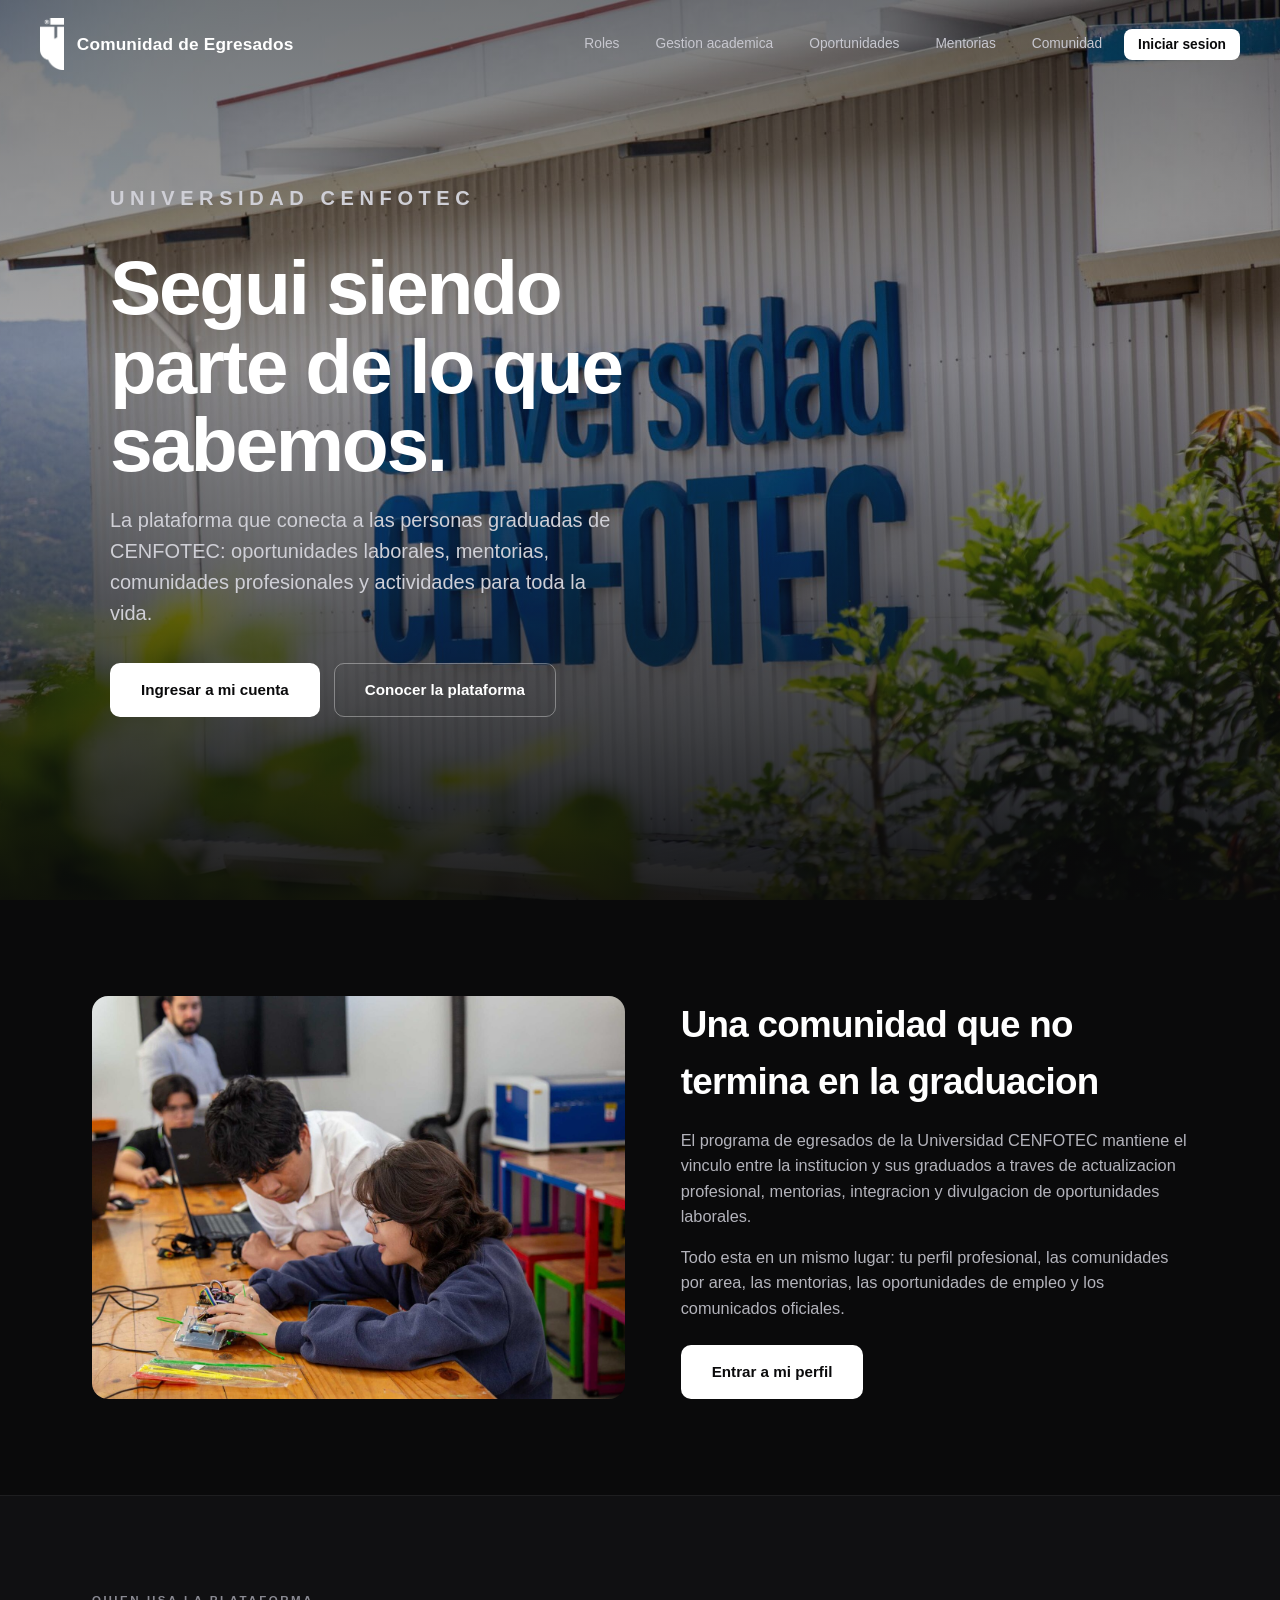
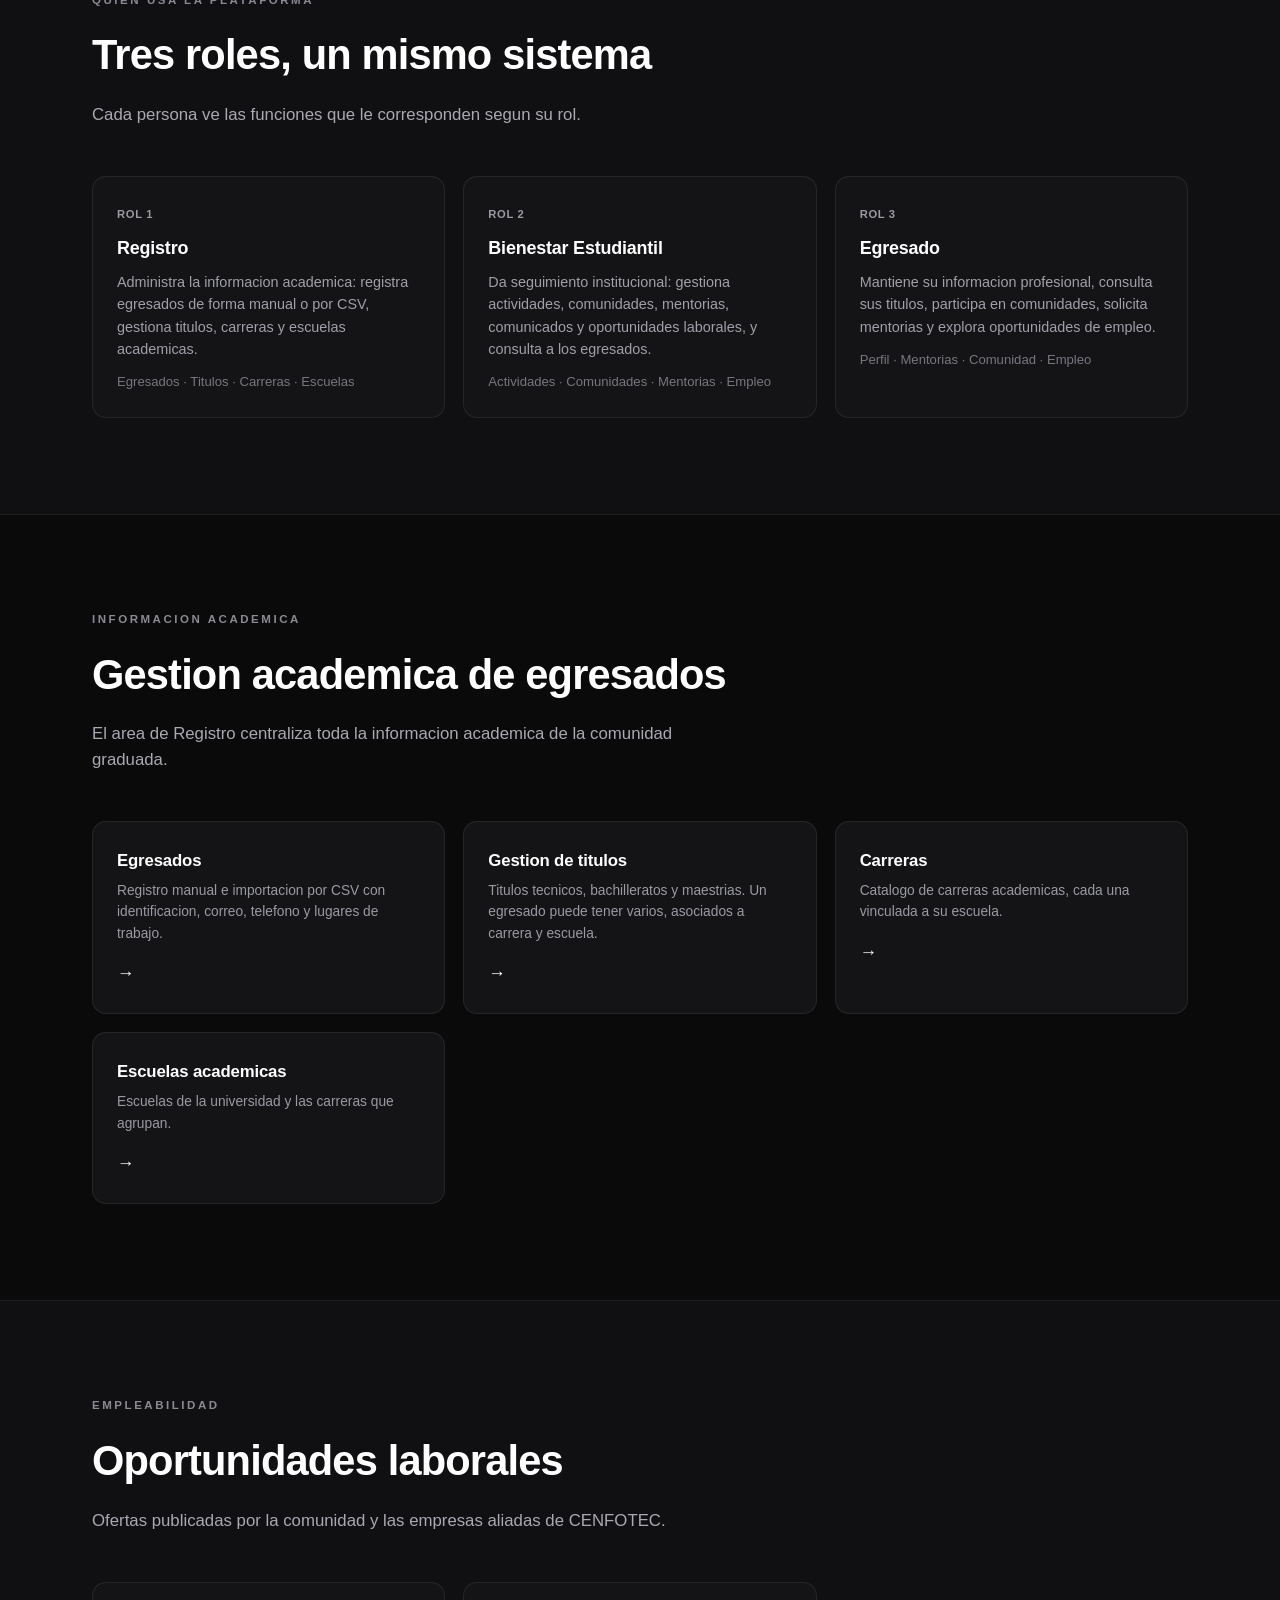
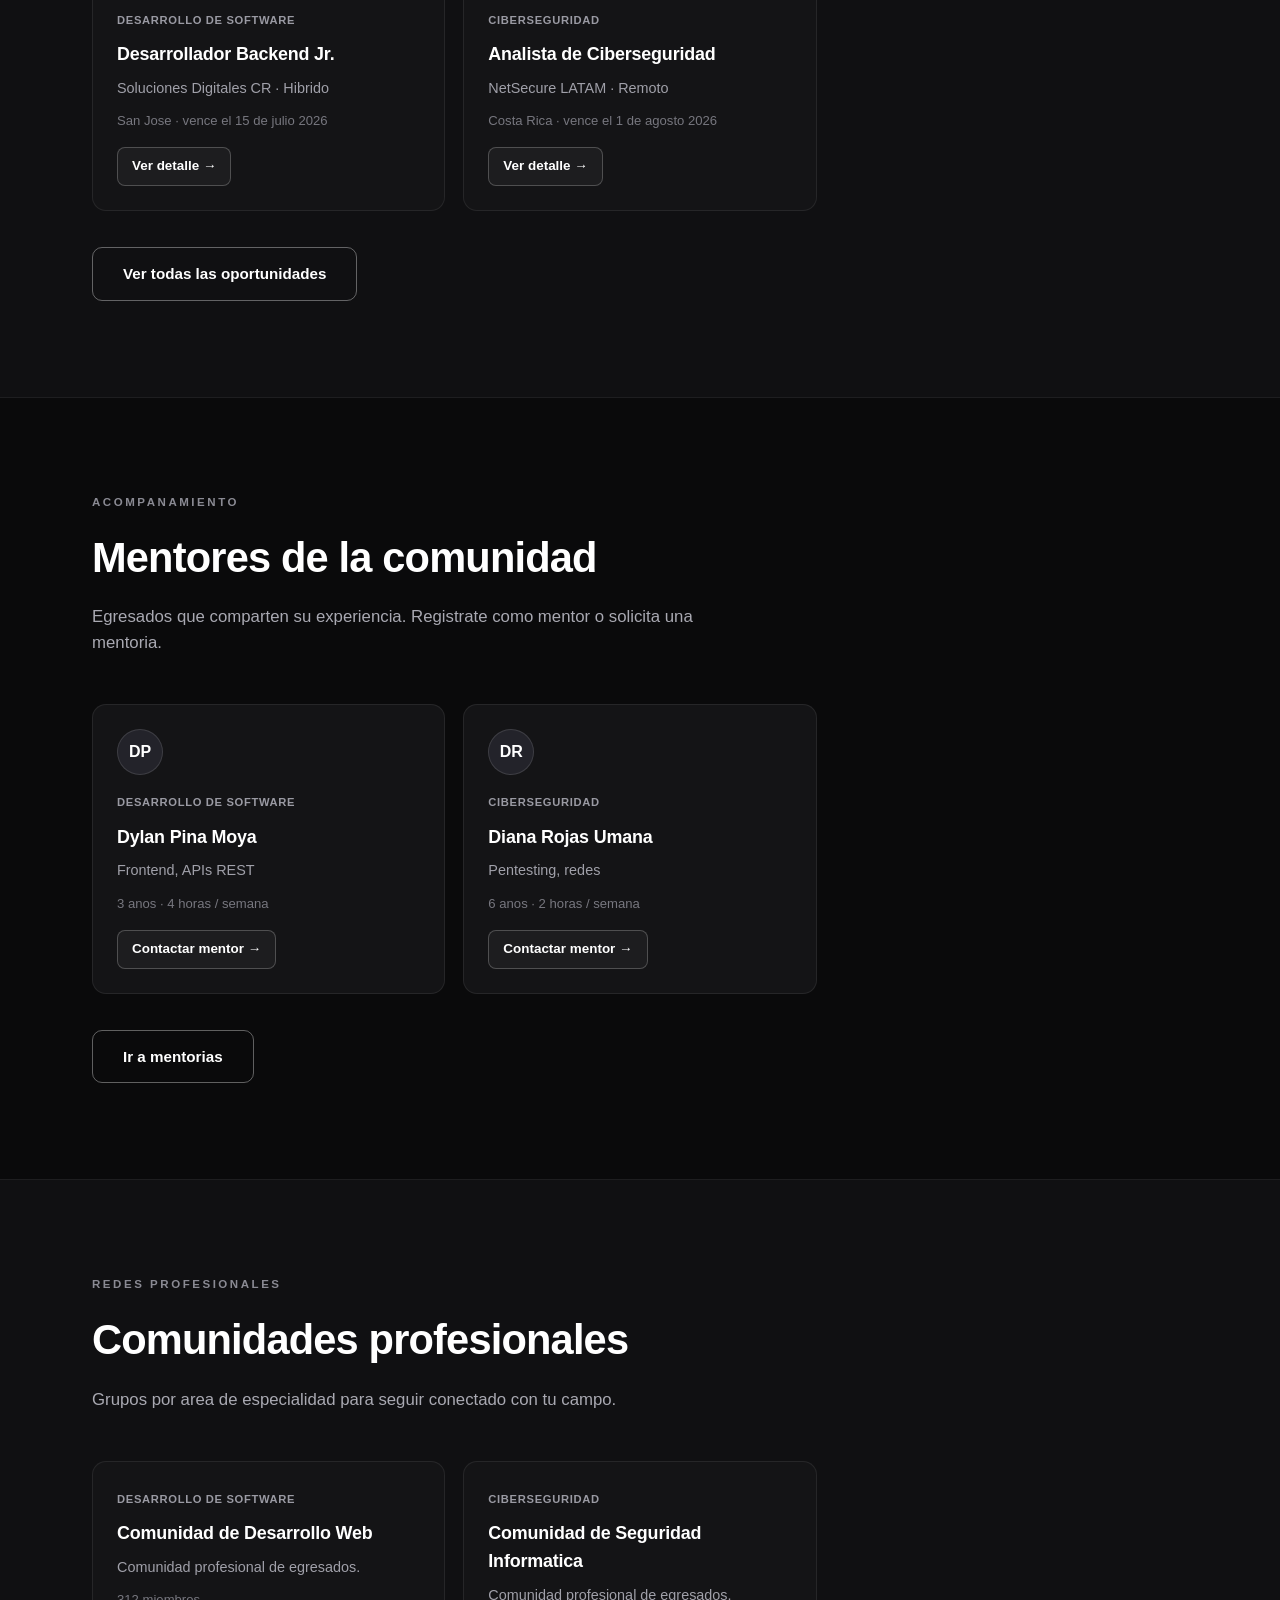
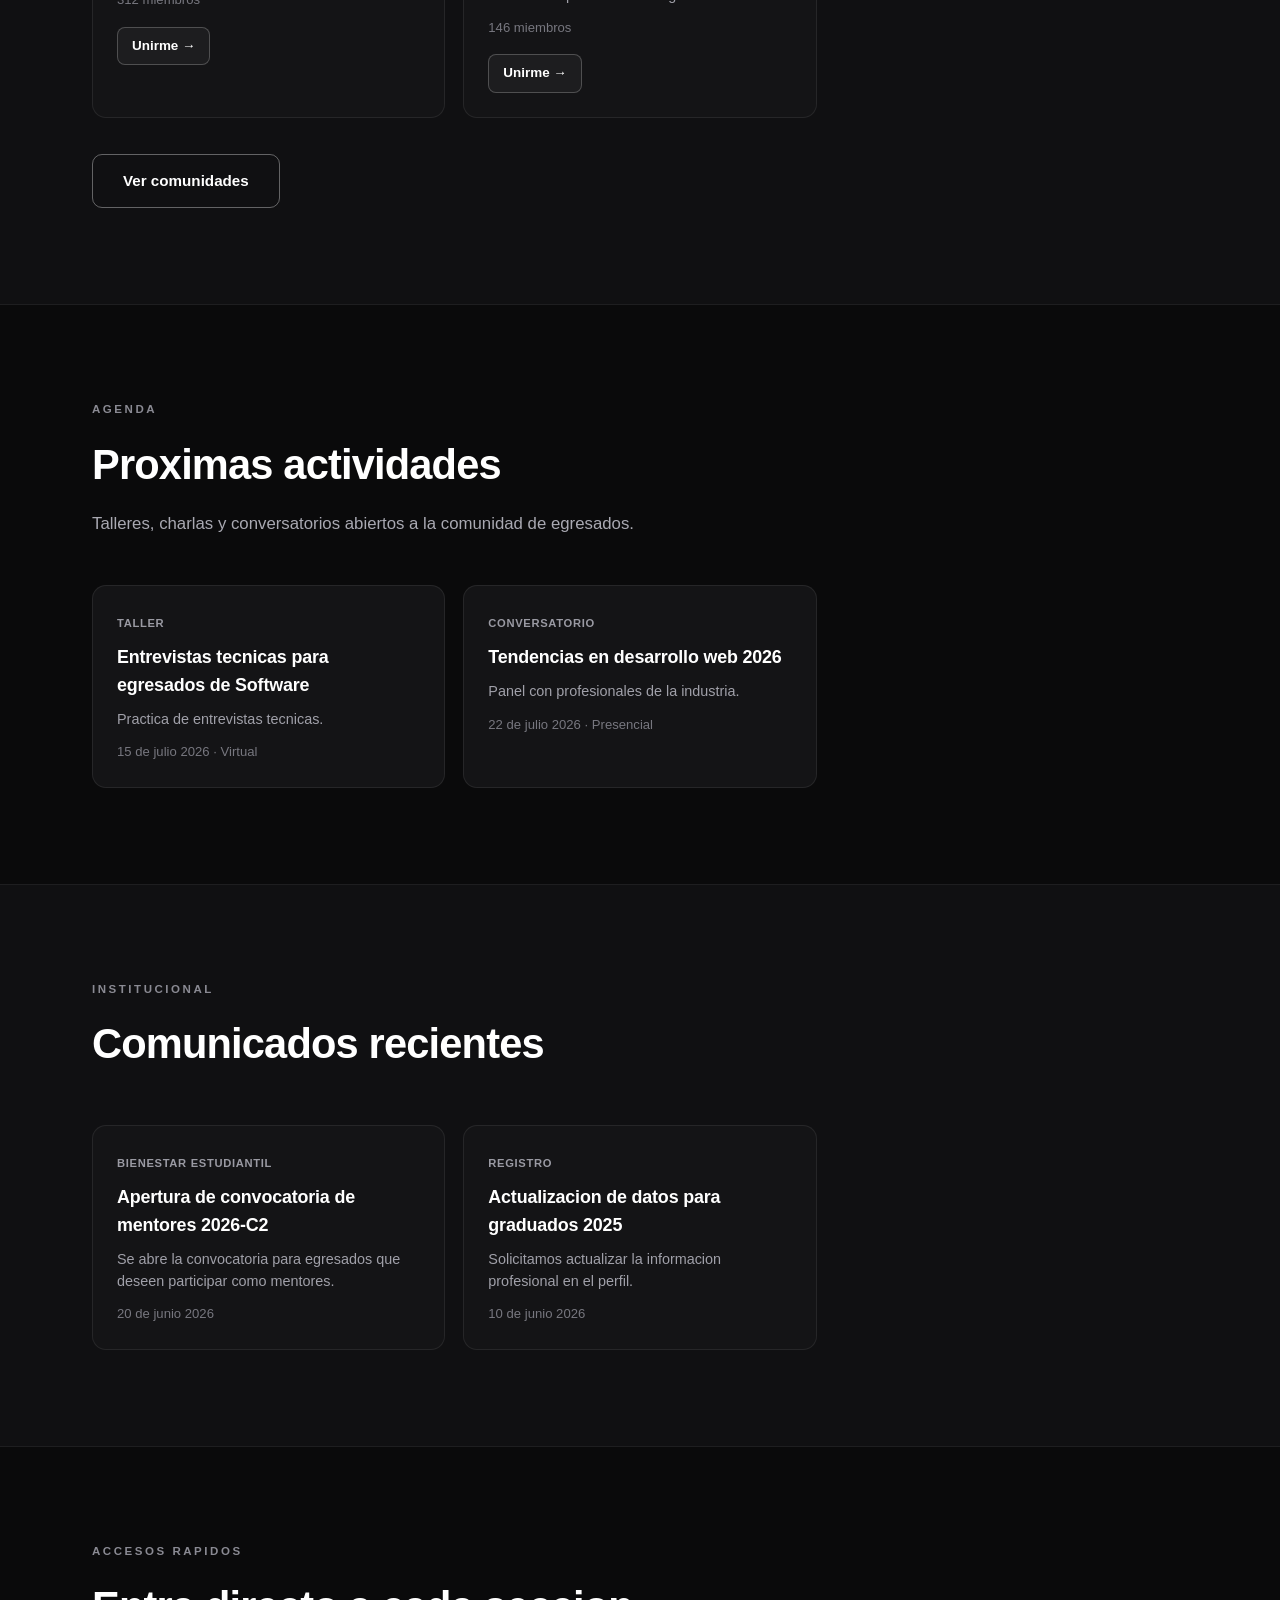
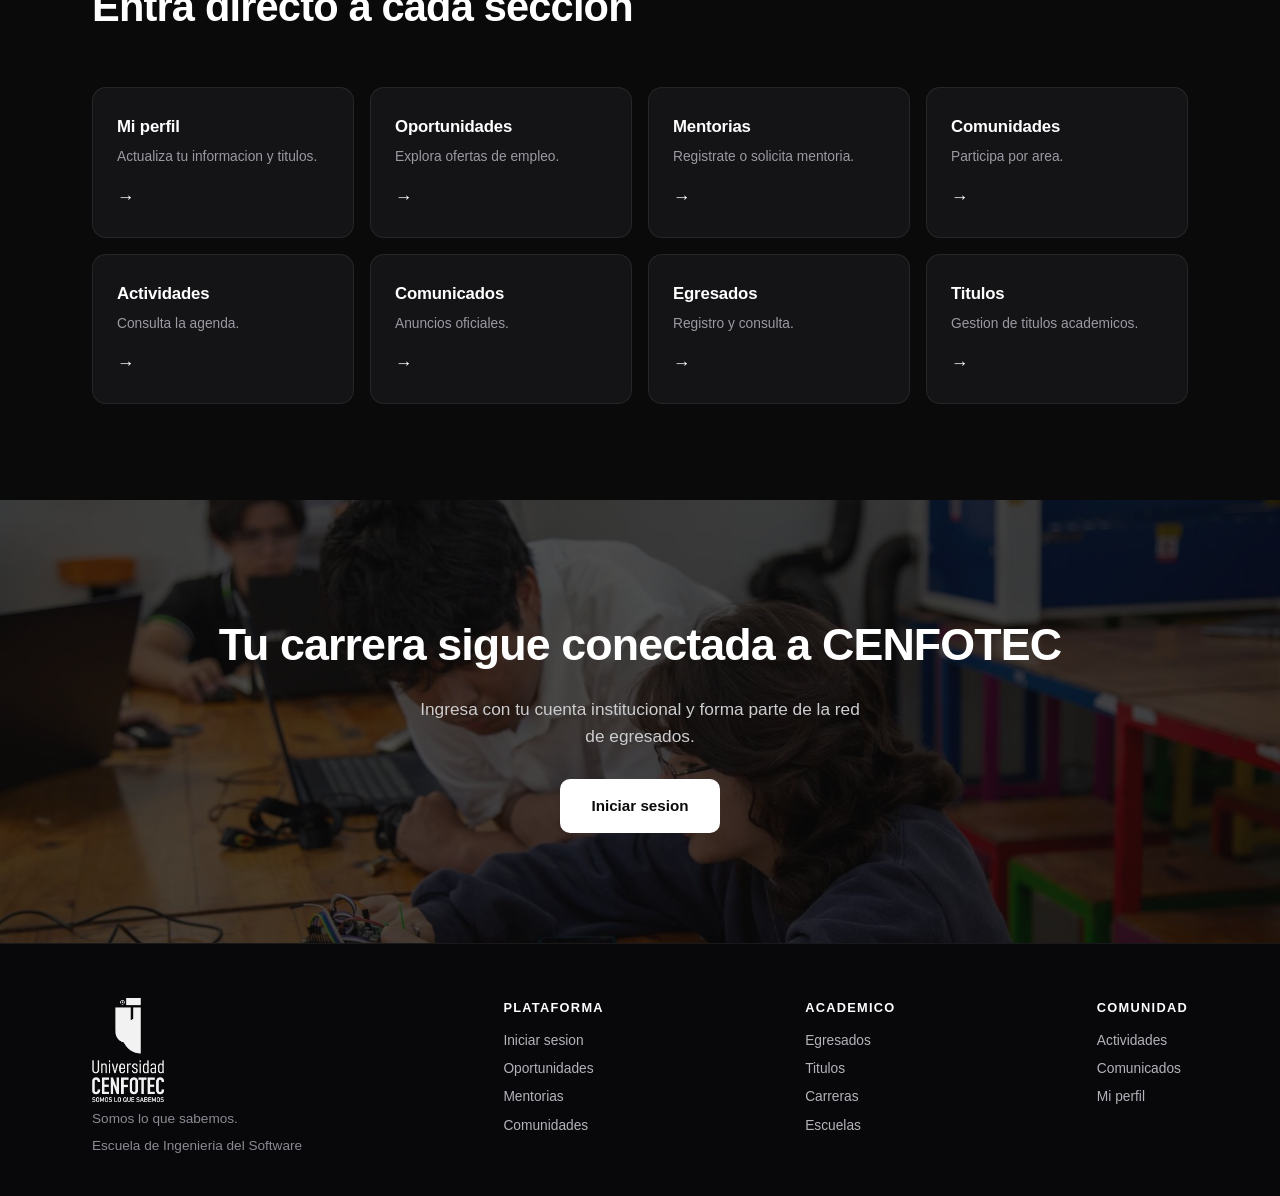
==== index.html @ 7738748c "Avance 2: sistema de gestion de egresados (HTML, CSS, JS, Local Storage)" ====
<!DOCTYPE html>
<html lang="es">
<head>
  <meta charset="UTF-8">
  <meta name="viewport" content="width=device-width, initial-scale=1.0">
  <title>Comunidad de Egresados - Universidad CENFOTEC</title>
  <link rel="stylesheet" href="css/styles.css">
</head>
<body class="landing">

  <header class="lp-header" id="lp-header">
    <a href="index.html" class="lp-logo">
      <img src="assets/img/logo-emblema-blanco.png" alt="Universidad CENFOTEC">
      <span class="lp-marca">Comunidad de Egresados</span>
    </a>
    <nav class="lp-nav">
      <a href="#roles" class="lp-solo-desktop">Roles</a>
      <a href="#academico" class="lp-solo-desktop">Gestion academica</a>
      <a href="#oportunidades" class="lp-solo-desktop">Oportunidades</a>
      <a href="#mentorias" class="lp-solo-desktop">Mentorias</a>
      <a href="#comunidad" class="lp-solo-desktop">Comunidad</a>
      <span id="lp-nav-sesion"></span>
    </nav>
  </header>

  <!-- HERO -->
  <section class="lp-hero" style="background-image:url('assets/img/campus-edificio.jpg')">
    <div class="lp-hero-inner">
      <p class="lp-eyebrow">Universidad CENFOTEC</p>
      <h1>Segui siendo parte de lo que sabemos.</h1>
      <p>La plataforma que conecta a las personas graduadas de CENFOTEC: oportunidades laborales, mentorias, comunidades profesionales y actividades para toda la vida.</p>
      <div class="lp-acciones">
        <a href="login.html" class="lp-btn lp-btn-claro">Ingresar a mi cuenta</a>
        <a href="#academico" class="lp-btn lp-btn-linea">Conocer la plataforma</a>
      </div>
    </div>
  </section>

  <!-- PROGRAMA (split imagen + texto) -->
  <section class="lp-seccion" id="programa">
    <div class="contenedor">
      <div class="lp-split">
        <img src="assets/img/laboratorio.jpg" alt="Estudiantes de CENFOTEC en el laboratorio">
        <div>
          <h2>Una comunidad que no termina en la graduacion</h2>
          <p>El programa de egresados de la Universidad CENFOTEC mantiene el vinculo entre la institucion y sus graduados a traves de actualizacion profesional, mentorias, integracion y divulgacion de oportunidades laborales.</p>
          <p>Todo esta en un mismo lugar: tu perfil profesional, las comunidades por area, las mentorias, las oportunidades de empleo y los comunicados oficiales.</p>
          <div class="lp-acciones" style="margin-top:24px">
            <a href="login.html" class="lp-btn lp-btn-claro">Entrar a mi perfil</a>
          </div>
        </div>
      </div>
    </div>
  </section>

  <!-- ROLES -->
  <section class="lp-seccion lp-alt" id="roles">
    <div class="contenedor">
      <div class="lp-seccion-titulo">
        <p class="lp-kicker">Quien usa la plataforma</p>
        <h2>Tres roles, un mismo sistema</h2>
        <p>Cada persona ve las funciones que le corresponden segun su rol.</p>
      </div>
      <div class="lp-grid">
        <div class="lp-card">
          <span class="lp-tag">Rol 1</span>
          <h3>Registro</h3>
          <p>Administra la informacion academica: registra egresados de forma manual o por CSV, gestiona titulos, carreras y escuelas academicas.</p>
          <div class="lp-meta">Egresados &middot; Titulos &middot; Carreras &middot; Escuelas</div>
        </div>
        <div class="lp-card">
          <span class="lp-tag">Rol 2</span>
          <h3>Bienestar Estudiantil</h3>
          <p>Da seguimiento institucional: gestiona actividades, comunidades, mentorias, comunicados y oportunidades laborales, y consulta a los egresados.</p>
          <div class="lp-meta">Actividades &middot; Comunidades &middot; Mentorias &middot; Empleo</div>
        </div>
        <div class="lp-card">
          <span class="lp-tag">Rol 3</span>
          <h3>Egresado</h3>
          <p>Mantiene su informacion profesional, consulta sus titulos, participa en comunidades, solicita mentorias y explora oportunidades de empleo.</p>
          <div class="lp-meta">Perfil &middot; Mentorias &middot; Comunidad &middot; Empleo</div>
        </div>
      </div>
    </div>
  </section>

  <!-- GESTION ACADEMICA -->
  <section class="lp-seccion" id="academico">
    <div class="contenedor">
      <div class="lp-seccion-titulo">
        <p class="lp-kicker">Informacion academica</p>
        <h2>Gestion academica de egresados</h2>
        <p>El area de Registro centraliza toda la informacion academica de la comunidad graduada.</p>
      </div>
      <div class="lp-grid">
        <a href="egresados.html" class="lp-tile">
          <h3>Egresados</h3>
          <p>Registro manual e importacion por CSV con identificacion, correo, telefono y lugares de trabajo.</p>
          <div class="lp-flecha">&rarr;</div>
        </a>
        <a href="titulos.html" class="lp-tile">
          <h3>Gestion de titulos</h3>
          <p>Titulos tecnicos, bachilleratos y maestrias. Un egresado puede tener varios, asociados a carrera y escuela.</p>
          <div class="lp-flecha">&rarr;</div>
        </a>
        <a href="carreras.html" class="lp-tile">
          <h3>Carreras</h3>
          <p>Catalogo de carreras academicas, cada una vinculada a su escuela.</p>
          <div class="lp-flecha">&rarr;</div>
        </a>
        <a href="escuelas.html" class="lp-tile">
          <h3>Escuelas academicas</h3>
          <p>Escuelas de la universidad y las carreras que agrupan.</p>
          <div class="lp-flecha">&rarr;</div>
        </a>
      </div>
    </div>
  </section>

  <!-- OPORTUNIDADES LABORALES (dinamico) -->
  <section class="lp-seccion lp-alt" id="oportunidades">
    <div class="contenedor">
      <div class="lp-seccion-titulo">
        <p class="lp-kicker">Empleabilidad</p>
        <h2>Oportunidades laborales</h2>
        <p>Ofertas publicadas por la comunidad y las empresas aliadas de CENFOTEC.</p>
      </div>
      <div class="lp-grid" id="lp-oportunidades"></div>
      <div class="lp-acciones" style="margin-top:36px">
        <a href="oportunidades.html" class="lp-btn lp-btn-linea">Ver todas las oportunidades</a>
      </div>
    </div>
  </section>

  <!-- MENTORIAS: mentores (dinamico) -->
  <section class="lp-seccion" id="mentorias">
    <div class="contenedor">
      <div class="lp-seccion-titulo">
        <p class="lp-kicker">Acompanamiento</p>
        <h2>Mentores de la comunidad</h2>
        <p>Egresados que comparten su experiencia. Registrate como mentor o solicita una mentoria.</p>
      </div>
      <div class="lp-grid" id="lp-mentores"></div>
      <div class="lp-acciones" style="margin-top:36px">
        <a href="mentorias.html" class="lp-btn lp-btn-linea">Ir a mentorias</a>
      </div>
    </div>
  </section>

  <!-- COMUNIDADES (dinamico) -->
  <section class="lp-seccion lp-alt" id="comunidad">
    <div class="contenedor">
      <div class="lp-seccion-titulo">
        <p class="lp-kicker">Redes profesionales</p>
        <h2>Comunidades profesionales</h2>
        <p>Grupos por area de especialidad para seguir conectado con tu campo.</p>
      </div>
      <div class="lp-grid" id="lp-comunidades"></div>
      <div class="lp-acciones" style="margin-top:36px">
        <a href="comunidades.html" class="lp-btn lp-btn-linea">Ver comunidades</a>
      </div>
    </div>
  </section>

  <!-- ACTIVIDADES (dinamico) -->
  <section class="lp-seccion" id="actividades">
    <div class="contenedor">
      <div class="lp-seccion-titulo">
        <p class="lp-kicker">Agenda</p>
        <h2>Proximas actividades</h2>
        <p>Talleres, charlas y conversatorios abiertos a la comunidad de egresados.</p>
      </div>
      <div class="lp-grid" id="lp-actividades"></div>
    </div>
  </section>

  <!-- COMUNICADOS (dinamico) -->
  <section class="lp-seccion lp-alt" id="comunicados">
    <div class="contenedor">
      <div class="lp-seccion-titulo">
        <p class="lp-kicker">Institucional</p>
        <h2>Comunicados recientes</h2>
      </div>
      <div class="lp-grid" id="lp-comunicados"></div>
    </div>
  </section>

  <!-- ACCESOS RAPIDOS -->
  <section class="lp-seccion" id="accesos">
    <div class="contenedor">
      <div class="lp-seccion-titulo">
        <p class="lp-kicker">Accesos rapidos</p>
        <h2>Entra directo a cada seccion</h2>
      </div>
      <div class="lp-tiles">
        <a href="perfil.html" class="lp-tile"><h3>Mi perfil</h3><p>Actualiza tu informacion y titulos.</p><div class="lp-flecha">&rarr;</div></a>
        <a href="oportunidades.html" class="lp-tile"><h3>Oportunidades</h3><p>Explora ofertas de empleo.</p><div class="lp-flecha">&rarr;</div></a>
        <a href="mentorias.html" class="lp-tile"><h3>Mentorias</h3><p>Registrate o solicita mentoria.</p><div class="lp-flecha">&rarr;</div></a>
        <a href="comunidades.html" class="lp-tile"><h3>Comunidades</h3><p>Participa por area.</p><div class="lp-flecha">&rarr;</div></a>
        <a href="actividades.html" class="lp-tile"><h3>Actividades</h3><p>Consulta la agenda.</p><div class="lp-flecha">&rarr;</div></a>
        <a href="comunicados.html" class="lp-tile"><h3>Comunicados</h3><p>Anuncios oficiales.</p><div class="lp-flecha">&rarr;</div></a>
        <a href="egresados.html" class="lp-tile"><h3>Egresados</h3><p>Registro y consulta.</p><div class="lp-flecha">&rarr;</div></a>
        <a href="titulos.html" class="lp-tile"><h3>Titulos</h3><p>Gestion de titulos academicos.</p><div class="lp-flecha">&rarr;</div></a>
      </div>
    </div>
  </section>

  <!-- CTA FINAL -->
  <section class="lp-cta-franja" style="background-image:url('assets/img/laboratorio.jpg')">
    <div class="contenedor">
      <h2>Tu carrera sigue conectada a CENFOTEC</h2>
      <p>Ingresa con tu cuenta institucional y forma parte de la red de egresados.</p>
      <div class="lp-acciones" style="justify-content:center">
        <a href="login.html" class="lp-btn lp-btn-claro">Iniciar sesion</a>
      </div>
    </div>
  </section>

  <!-- FOOTER -->
  <footer class="lp-footer">
    <div class="contenedor">
      <div class="lp-fcol">
        <img src="assets/img/logo-mono-blanco.png" alt="Universidad CENFOTEC">
        <p>Somos lo que sabemos.</p>
        <p>Escuela de Ingenieria del Software</p>
      </div>
      <div class="lp-fcol lp-links">
        <h4>Plataforma</h4>
        <a href="login.html">Iniciar sesion</a>
        <a href="oportunidades.html">Oportunidades</a>
        <a href="mentorias.html">Mentorias</a>
        <a href="comunidades.html">Comunidades</a>
      </div>
      <div class="lp-fcol lp-links">
        <h4>Academico</h4>
        <a href="egresados.html">Egresados</a>
        <a href="titulos.html">Titulos</a>
        <a href="carreras.html">Carreras</a>
        <a href="escuelas.html">Escuelas</a>
      </div>
      <div class="lp-fcol lp-links">
        <h4>Comunidad</h4>
        <a href="actividades.html">Actividades</a>
        <a href="comunicados.html">Comunicados</a>
        <a href="perfil.html">Mi perfil</a>
      </div>
    </div>
  </footer>

  <script src="js/almacenamiento.js"></script>
  <script src="js/datos-iniciales.js"></script>
  <script src="js/sesion.js"></script>
  <script src="js/pagina-landing.js"></script>
</body>
</html>
---- css/styles.css ----
/* ============================================================
   styles.css - Sistema de Gestion de Egresados CENFOTEC
   Paleta neutra (negro / gris) minimalista. Bordes finos.
   Admin claro con barra lateral oscura; portada cinematografica.
   ============================================================ */

:root {
  --ink: #161619;
  --ink-soft: #3f3f46;
  --muted: #6b6b73;
  --muted-2: #9a9aa2;
  --line: rgba(20,20,25,.09);
  --line-strong: rgba(20,20,25,.16);
  --bg: #f4f4f5;
  --surface: #ffffff;
  --sidebar: #141416;
  --sidebar-2: #1d1d20;
  --sidebar-line: rgba(255,255,255,.09);
  --radio: 10px;
  --radio-card: 14px;
  --sombra: 0 1px 2px rgba(20,20,25,.05);
  --sombra-card: 0 1px 3px rgba(20,20,25,.06), 0 1px 2px rgba(20,20,25,.04);
  --sombra-flot: 0 6px 24px rgba(20,20,25,.10);
  --font: -apple-system, BlinkMacSystemFont, "Segoe UI", Roboto, "Helvetica Neue", Arial, sans-serif;
}

* { box-sizing: border-box; }

body {
  margin: 0;
  font-family: var(--font);
  color: var(--ink);
  background-color: var(--bg);
  line-height: 1.55;
  -webkit-font-smoothing: antialiased;
  text-rendering: optimizeLegibility;
}

h1, h2, h3 { color: var(--ink); margin-top: 0; font-weight: 650; letter-spacing: -0.01em; }
h1 { font-size: 1.55rem; }

a { color: var(--ink); text-decoration: none; }
a:hover { text-decoration: underline; }
img { max-width: 100%; display: block; }

.contenedor { max-width: 1140px; margin: 0 auto; padding: 0 22px; }

/* ============================================================
   BOTONES (compartidos)
   ============================================================ */
.boton {
  display: inline-block; padding: 9px 17px; border: 1px solid var(--ink);
  border-radius: 8px; background-color: var(--ink); color: #fff; text-decoration: none;
  font-size: 0.88rem; font-weight: 550; cursor: pointer; transition: all .16s ease;
}
.boton:hover { background-color: #000; border-color: #000; text-decoration: none; }
.boton:active { transform: translateY(1px); }
.boton-secundario { background-color: #fff; color: var(--ink); border-color: var(--line-strong); }
.boton-secundario:hover { background-color: #fafafa; border-color: var(--ink); }
.boton-peligro { background-color: #fff; color: #b4231a; border-color: rgba(180,35,26,.30); }
.boton-peligro:hover { background-color: #fdf2f1; border-color: #b4231a; }
.boton-pequeno { padding: 5px 11px; font-size: 0.78rem; border-radius: 7px; }

/* ============================================================
   BARRA LATERAL (admin) - oscura minimalista
   ============================================================ */
.app { display: flex; min-height: 100vh; }
.menu-lateral {
  width: 244px; background: var(--sidebar); color: #e7e7ea;
  padding: 20px 14px; flex-shrink: 0; position: sticky; top: 0; height: 100vh; overflow-y: auto;
  border-right: 1px solid rgba(0,0,0,.2);
}
.menu-lateral .logo {
  display: flex; align-items: center; gap: 10px; text-decoration: none;
  margin-bottom: 14px; padding: 4px 6px;
}
.menu-lateral .logo img { height: 42px; width: auto; }
.menu-lateral .logo .marca { color: #fff; font-weight: 650; font-size: 1rem; letter-spacing: .01em; }
.menu-lateral .rol {
  display: inline-block; background-color: rgba(255,255,255,.08); padding: 4px 11px;
  border-radius: 20px; font-size: 0.71rem; margin: 0 6px 16px; color: #c9c9cf;
  border: 1px solid var(--sidebar-line);
}
.menu-lateral p.titulo-menu {
  font-size: 0.68rem; text-transform: uppercase; letter-spacing: 0.08em;
  color: #6a6a72; margin: 16px 6px 6px;
}
.menu-lateral a:not(.logo) {
  display: flex; align-items: center; color: #b9b9c0; text-decoration: none;
  padding: 9px 12px; font-size: 0.875rem; border-radius: 8px; margin-bottom: 1px;
  transition: background .14s, color .14s;
}
.menu-lateral a:not(.logo):hover { background-color: rgba(255,255,255,.06); color: #fff; text-decoration: none; }
.menu-lateral a.activo { background-color: #fff; color: var(--ink); font-weight: 600; }
.menu-lateral hr { border: none; border-top: 1px solid var(--sidebar-line); margin: 16px 6px; }

.contenido { flex-grow: 1; padding: 26px 34px; min-width: 0; }

.barra-superior {
  display: flex; justify-content: space-between; align-items: flex-end;
  margin-bottom: 26px; padding-bottom: 18px; border-bottom: 1px solid var(--line);
}
.barra-superior .miga { font-size: 0.76rem; color: var(--muted); margin-bottom: 5px; letter-spacing: .01em; }
.barra-superior h1 { font-size: 1.5rem; }
.barra-superior .usuario { font-size: 0.84rem; text-align: right; color: var(--muted); }
.barra-superior .usuario strong { color: var(--ink); font-weight: 600; }

/* ============================================================
   PANELES Y FORMULARIOS
   ============================================================ */
.panel {
  background-color: var(--surface); border: 1px solid var(--line); border-radius: var(--radio-card);
  padding: 24px; margin-bottom: 22px; box-shadow: var(--sombra-card);
}
.panel h2 { font-size: 1.05rem; margin-bottom: 18px; font-weight: 600; }

.fila-formulario { display: flex; gap: 18px; flex-wrap: wrap; margin-bottom: 16px; }
.campo { flex: 1 1 240px; display: flex; flex-direction: column; }
.campo label { font-size: 0.8rem; font-weight: 600; margin-bottom: 6px; color: var(--ink-soft); }
.campo input, .campo select, .campo textarea {
  padding: 10px 12px; border: 1px solid var(--line-strong); border-radius: 8px;
  font-family: inherit; font-size: 0.9rem; background: #fff; color: var(--ink);
  transition: border-color .14s, box-shadow .14s;
}
.campo input:hover, .campo select:hover, .campo textarea:hover { border-color: var(--muted-2); }
.campo input:focus, .campo select:focus, .campo textarea:focus {
  outline: none; border-color: var(--ink); box-shadow: 0 0 0 3px rgba(20,20,25,.08);
}
.campo input:disabled { background: #f6f6f7; color: var(--muted); }
.campo textarea { resize: vertical; min-height: 76px; }
.obligatorio { color: #b4231a; }

.acciones-formulario { text-align: right; margin-top: 8px; }
.acciones-formulario .boton { margin-left: 10px; }

.filtros {
  display: flex; gap: 14px; flex-wrap: wrap; align-items: flex-end;
  margin-bottom: 18px; padding: 16px; background: #fafafa; border-radius: 12px; border: 1px solid var(--line);
}
.filtros .campo { flex: 1 1 170px; }

/* ============================================================
   TABLAS
   ============================================================ */
table {
  width: 100%; border-collapse: collapse; background-color: #fff;
  margin-bottom: 8px; border-radius: 12px; overflow: hidden; border: 1px solid var(--line);
}
th, td { padding: 12px 14px; text-align: left; font-size: 0.87rem; border-bottom: 1px solid var(--line); }
th {
  background-color: #fafafa; color: var(--muted); font-weight: 600;
  font-size: 0.72rem; text-transform: uppercase; letter-spacing: 0.05em;
}
tbody tr { transition: background .12s; }
tbody tr:hover { background-color: #fbfbfb; }
tbody tr:last-child td { border-bottom: none; }
td .boton-pequeno { margin-right: 4px; }

/* ============================================================
   ETIQUETAS DE ESTADO (neutras con acento minimo)
   ============================================================ */
.estado {
  display: inline-block; padding: 3px 11px; border-radius: 20px;
  font-size: 0.72rem; font-weight: 600; white-space: nowrap; border: 1px solid transparent;
}
.estado-exito { background-color: #eef6ef; color: #256b39; border-color: #d3e8d8; }
.estado-alerta { background-color: #fbf3e3; color: #8a6316; border-color: #f0e2c2; }
.estado-error { background-color: #fbeeed; color: #a5261c; border-color: #f0d3d0; }
.estado-neutro { background-color: #f1f1f2; color: #55555c; border-color: #e3e3e5; }

.texto-ayuda { font-size: 0.8rem; color: var(--muted); }

.zona-subida {
  border: 1px dashed var(--line-strong); border-radius: 12px; padding: 24px; text-align: center;
  color: var(--muted); margin-bottom: 14px; background: #fafafa; transition: border-color .15s;
}
.zona-subida:hover { border-color: var(--ink); }

/* ============================================================
   TARJETAS (dashboard / metricas)
   ============================================================ */
.tarjetas { display: flex; flex-wrap: wrap; gap: 16px; margin: 22px 0; }
.tarjeta {
  background-color: var(--surface); border: 1px solid var(--line); border-radius: var(--radio-card);
  padding: 20px; flex: 1 1 240px; box-shadow: var(--sombra); transition: border-color .15s, transform .15s;
}
.tarjeta:hover { border-color: var(--line-strong); transform: translateY(-2px); }
.tarjeta h3 { margin-bottom: 6px; font-size: 1.7rem; font-weight: 700; letter-spacing: -0.02em; }
.tarjeta p { color: var(--muted); font-size: 0.88rem; margin: 0; }

/* ============================================================
   LOGIN
   ============================================================ */
body.login-page { background: var(--ink); }
.caja-login {
  max-width: 400px; margin: 78px auto; background-color: #fff;
  border: 1px solid var(--line); border-radius: 16px; padding: 36px 32px;
  box-shadow: 0 20px 60px rgba(0,0,0,.35);
}
.caja-login .marca-login { text-align: center; margin-bottom: 18px; }
.caja-login .marca-login img { height: 90px; width: auto; margin: 0 auto 12px; }
.caja-login h1 { font-size: 1.3rem; text-align: center; margin-bottom: 2px; }
.caja-login .campo { margin-bottom: 16px; }

/* ============================================================
   MENSAJES DE VALIDACION
   ============================================================ */
.mensaje-error { display: none; color: #b4231a; font-size: 0.78rem; margin-top: 5px; font-weight: 500; }
.campo.invalido input, .campo.invalido select, .campo.invalido textarea {
  border-color: #b4231a; background-color: #fdf7f6;
}
.campo.invalido input:focus, .campo.invalido select:focus, .campo.invalido textarea:focus { box-shadow: 0 0 0 3px rgba(180,35,26,.12); }
.campo.invalido .mensaje-error { display: block; }

.aviso { display: none; padding: 12px 16px; border-radius: 10px; font-size: 0.87rem; margin-bottom: 16px; font-weight: 500; border: 1px solid transparent; }
.aviso.visible { display: block; }
.aviso-exito { background-color: #eef6ef; color: #256b39; border-color: #cfe6d5; }
.aviso-error { background-color: #fbeeed; color: #a5261c; border-color: #eecfcc; }

.fila-vacia td { text-align: center; color: var(--muted-2); font-style: italic; padding: 24px; }

/* ============================================================
   ===============  PORTADA CINEMATOGRAFICA  =================
   Tema oscuro. Clases con prefijo lp-.
   ============================================================ */
body.landing { background: #0a0a0b; color: #e9e9ec; }

.lp-header {
  position: fixed; top: 0; left: 0; right: 0; z-index: 50;
  display: flex; align-items: center; justify-content: space-between;
  padding: 18px 40px; transition: background .25s, border-color .25s, padding .25s;
  border-bottom: 1px solid transparent;
}
.lp-header.solido { background: rgba(10,10,11,.86); backdrop-filter: blur(10px); border-bottom-color: rgba(255,255,255,.08); padding: 12px 40px; }
.lp-logo { display: flex; align-items: center; gap: 13px; }
.lp-logo img { height: 52px; width: auto; transition: height .25s; }
.lp-header.solido .lp-logo img { height: 44px; }
.lp-logo .lp-marca { color: #fff; font-weight: 650; font-size: 1.08rem; letter-spacing: .01em; }
.lp-nav { display: flex; align-items: center; gap: 8px; }
.lp-nav a {
  color: #c7c7cf; text-decoration: none; font-size: 0.86rem; font-weight: 500;
  padding: 8px 14px; border-radius: 8px; transition: color .15s, background .15s;
}
.lp-nav a:hover { color: #fff; background: rgba(255,255,255,.07); text-decoration: none; }
.lp-nav a.lp-cta { background: #fff; color: #0a0a0b; font-weight: 600; }
.lp-nav a.lp-cta:hover { background: #e6e6e6; }

/* Hero a pantalla completa */
.lp-hero {
  position: relative; min-height: 100vh; display: flex; align-items: center;
  background-size: cover; background-position: center; overflow: hidden;
}
.lp-hero::after {
  content: ""; position: absolute; inset: 0;
  background: linear-gradient(180deg, rgba(10,10,11,.55) 0%, rgba(10,10,11,.35) 40%, rgba(10,10,11,.92) 100%);
}
.lp-hero-inner { position: relative; z-index: 2; max-width: 1140px; margin: 0 auto; padding: 0 40px; width: 100%; }
.lp-eyebrow { text-transform: uppercase; letter-spacing: .28em; font-size: 0.74rem; color: #b9b9c2; margin-bottom: 20px; font-weight: 600; }
.lp-hero h1 {
  color: #fff; font-size: clamp(2.6rem, 6vw, 5rem); line-height: 1.02; font-weight: 750;
  letter-spacing: -0.03em; margin: 0 0 22px; max-width: 15ch;
}
.lp-hero p { color: #cfcfd6; font-size: clamp(1rem, 1.6vw, 1.25rem); max-width: 46ch; margin: 0 0 34px; }
.lp-acciones { display: flex; gap: 14px; flex-wrap: wrap; }
.lp-btn {
  display: inline-flex; align-items: center; gap: 8px; padding: 14px 30px; border-radius: 10px;
  font-size: 0.95rem; font-weight: 600; text-decoration: none; transition: all .16s ease; border: 1px solid transparent;
}
.lp-btn-claro { background: #fff; color: #0a0a0b; }
.lp-btn-claro:hover { background: #e6e6e6; text-decoration: none; transform: translateY(-2px); }
.lp-btn-linea { background: transparent; color: #fff; border-color: rgba(255,255,255,.35); }
.lp-btn-linea:hover { background: rgba(255,255,255,.10); border-color: #fff; text-decoration: none; }

/* Secciones */
.lp-seccion { padding: 96px 0; }
.lp-seccion .contenedor { max-width: 1140px; }
.lp-seccion-titulo { max-width: 640px; margin-bottom: 48px; }
.lp-seccion-titulo .lp-kicker { text-transform: uppercase; letter-spacing: .22em; font-size: 0.72rem; color: #8a8a93; font-weight: 600; margin-bottom: 14px; }
.lp-seccion-titulo h2 { color: #fff; font-size: clamp(1.8rem, 3.4vw, 2.6rem); font-weight: 700; letter-spacing: -0.02em; margin: 0 0 14px; }
.lp-seccion-titulo p { color: #a9a9b2; font-size: 1.05rem; margin: 0; }

.lp-alt { background: #101012; border-top: 1px solid rgba(255,255,255,.06); border-bottom: 1px solid rgba(255,255,255,.06); }

/* Bloque split imagen + texto */
.lp-split { display: grid; grid-template-columns: 1.05fr 1fr; gap: 56px; align-items: center; }
.lp-split img { border-radius: 16px; width: 100%; height: 100%; object-fit: cover; max-height: 420px; }
.lp-split h2 { color: #fff; font-size: clamp(1.7rem, 3vw, 2.3rem); font-weight: 700; letter-spacing: -0.02em; margin: 0 0 18px; }
.lp-split p { color: #b3b3bb; font-size: 1.02rem; margin: 0 0 16px; }

/* Grilla de tarjetas oscuras */
.lp-grid { display: grid; grid-template-columns: repeat(auto-fill, minmax(280px, 1fr)); gap: 18px; }
.lp-card {
  background: #141416; border: 1px solid rgba(255,255,255,.08); border-radius: 14px;
  padding: 24px; transition: border-color .16s, transform .16s, background .16s;
}
.lp-card:hover { border-color: rgba(255,255,255,.22); transform: translateY(-3px); background: #17171a; }
.lp-card .lp-tag { display: inline-block; font-size: 0.7rem; text-transform: uppercase; letter-spacing: .06em; color: #9a9aa3; margin-bottom: 12px; font-weight: 600; }
.lp-card h3 { color: #fff; font-size: 1.12rem; font-weight: 650; margin: 0 0 8px; }
.lp-card p { color: #a0a0a9; font-size: 0.9rem; margin: 0 0 6px; }
.lp-card .lp-meta { color: #77777f; font-size: 0.82rem; margin-top: 12px; }

/* Accesos rapidos (tiles) */
.lp-tiles { display: grid; grid-template-columns: repeat(auto-fill, minmax(220px, 1fr)); gap: 16px; }
.lp-tile {
  display: block; background: #141416; border: 1px solid rgba(255,255,255,.08); border-radius: 14px;
  padding: 26px 24px; text-decoration: none; transition: all .16s ease;
}
.lp-tile:hover { border-color: rgba(255,255,255,.28); background: #17171a; text-decoration: none; transform: translateY(-3px); }
.lp-tile h3 { color: #fff; font-size: 1.05rem; margin: 0 0 6px; font-weight: 650; }
.lp-tile p { color: #9a9aa3; font-size: 0.86rem; margin: 0; }
.lp-tile .lp-flecha { color: #fff; font-size: 1.1rem; margin-top: 16px; }

/* Franja CTA con imagen */
.lp-cta-franja {
  position: relative; padding: 110px 0; text-align: center; background-size: cover; background-position: center;
}
.lp-cta-franja::after { content: ""; position: absolute; inset: 0; background: rgba(10,10,11,.72); }
.lp-cta-franja > .contenedor { position: relative; z-index: 2; }
.lp-cta-franja h2 { color: #fff; font-size: clamp(1.9rem, 3.6vw, 2.8rem); font-weight: 750; letter-spacing: -0.02em; margin: 0 0 16px; }
.lp-cta-franja p { color: #cccccf; font-size: 1.08rem; max-width: 48ch; margin: 0 auto 30px; }

/* Footer oscuro */
.lp-footer { background: #08080a; border-top: 1px solid rgba(255,255,255,.07); padding: 54px 0 34px; }
.lp-footer .contenedor { display: flex; justify-content: space-between; gap: 40px; flex-wrap: wrap; }
.lp-footer img { height: 104px; width: auto; opacity: .95; margin-bottom: 6px; }
.lp-footer p { color: #8a8a93; font-size: 0.85rem; margin: 6px 0; }
.lp-footer .lp-links a { color: #b3b3bb; font-size: 0.86rem; display: block; margin: 7px 0; text-decoration: none; }
.lp-footer .lp-links a:hover { color: #fff; }
.lp-footer .lp-fcol h4 { color: #fff; font-size: 0.8rem; text-transform: uppercase; letter-spacing: .1em; margin: 0 0 12px; }

/* Animacion de aparicion al hacer scroll */
.reveal { opacity: 0; transform: translateY(26px); transition: opacity .7s ease, transform .7s cubic-bezier(.2,.7,.2,1); }
.reveal.visible { opacity: 1; transform: none; }
.reveal.d1 { transition-delay: .06s; }
.reveal.d2 { transition-delay: .12s; }
.reveal.d3 { transition-delay: .18s; }
@media (prefers-reduced-motion: reduce) { .reveal { opacity: 1; transform: none; transition: none; } }

/* Tarjetas interactivas de la portada */
.lp-card.clickable { cursor: pointer; }
.lp-card-accion {
  display: inline-flex; align-items: center; gap: 6px; margin-top: 16px;
  font-size: 0.84rem; font-weight: 600; color: #fff;
  padding: 8px 14px; border: 1px solid rgba(255,255,255,.22); border-radius: 8px;
  background: rgba(255,255,255,.04); transition: all .15s ease;
}
.lp-card:hover .lp-card-accion { border-color: rgba(255,255,255,.5); background: rgba(255,255,255,.10); }
.lp-avatar {
  width: 46px; height: 46px; border-radius: 50%; background: #23232a; color: #fff;
  display: flex; align-items: center; justify-content: center; font-weight: 700; font-size: 1rem;
  margin-bottom: 14px; border: 1px solid rgba(255,255,255,.12);
}

/* Modal (contacto de mentor / detalle) */
.modal-fondo {
  position: fixed; inset: 0; background: rgba(4,4,6,.72); backdrop-filter: blur(4px);
  display: none; align-items: center; justify-content: center; z-index: 100; padding: 20px;
}
.modal-fondo.abierto { display: flex; }
.modal-caja {
  background: #141416; border: 1px solid rgba(255,255,255,.12); border-radius: 16px;
  max-width: 440px; width: 100%; padding: 28px; box-shadow: 0 24px 70px rgba(0,0,0,.6);
  animation: modalSube .25s ease;
}
@keyframes modalSube { from { transform: translateY(16px); opacity: 0; } to { transform: none; opacity: 1; } }
.modal-caja h3 { color: #fff; font-size: 1.25rem; margin: 0 0 4px; }
.modal-caja .modal-sub { color: #9a9aa3; font-size: 0.88rem; margin: 0 0 18px; }
.modal-caja .modal-dato { color: #c7c7cf; font-size: 0.9rem; margin: 6px 0; }
.modal-caja label { display: block; color: #c7c7cf; font-size: 0.8rem; font-weight: 600; margin: 12px 0 6px; }
.modal-caja input, .modal-caja textarea {
  width: 100%; padding: 10px 12px; border-radius: 8px; border: 1px solid rgba(255,255,255,.16);
  background: #0e0e10; color: #fff; font-family: inherit; font-size: 0.9rem;
}
.modal-caja input:focus, .modal-caja textarea:focus { outline: none; border-color: #fff; }
.modal-caja textarea { min-height: 84px; resize: vertical; }
.modal-error { color: #ff7a70; font-size: 0.78rem; margin-top: 6px; display: none; }
.modal-error.visible { display: block; }
.modal-acciones { display: flex; gap: 10px; justify-content: flex-end; margin-top: 20px; }
.modal-ok { text-align: center; padding: 12px 0 4px; }
.modal-ok .check { width: 52px; height: 52px; border-radius: 50%; background: #1f8a4c; color: #fff; display: flex; align-items: center; justify-content: center; font-size: 1.5rem; margin: 0 auto 14px; }

/* ============================================================
   RESPONSIVE
   ============================================================ */
@media screen and (max-width: 900px) {
  .app { flex-direction: column; }
  .menu-lateral { width: 100%; height: auto; position: static; }
  .menu-lateral nav { display: flex; flex-wrap: wrap; gap: 4px; }
  .menu-lateral p.titulo-menu { width: 100%; }
  .menu-lateral a:not(.logo) { flex: 0 0 auto; }
  .menu-lateral hr { width: 100%; }
  .contenido { padding: 20px 18px; }
  .lp-header { padding: 14px 20px; }
  .lp-header .lp-nav { gap: 2px; }
  .lp-nav a { padding: 7px 9px; font-size: 0.8rem; }
  .lp-hero-inner, .lp-seccion .contenedor { padding: 0 20px; }
  .lp-split { grid-template-columns: 1fr; gap: 28px; }
  .lp-seccion { padding: 64px 0; }
  .barra-superior { flex-direction: column; align-items: flex-start; gap: 12px; }
}
@media screen and (max-width: 560px) {
  .lp-nav .lp-solo-desktop { display: none; }
  .acciones-formulario .boton { display: block; width: 100%; margin: 8px 0 0; }
  table { display: block; overflow-x: auto; white-space: nowrap; }
}
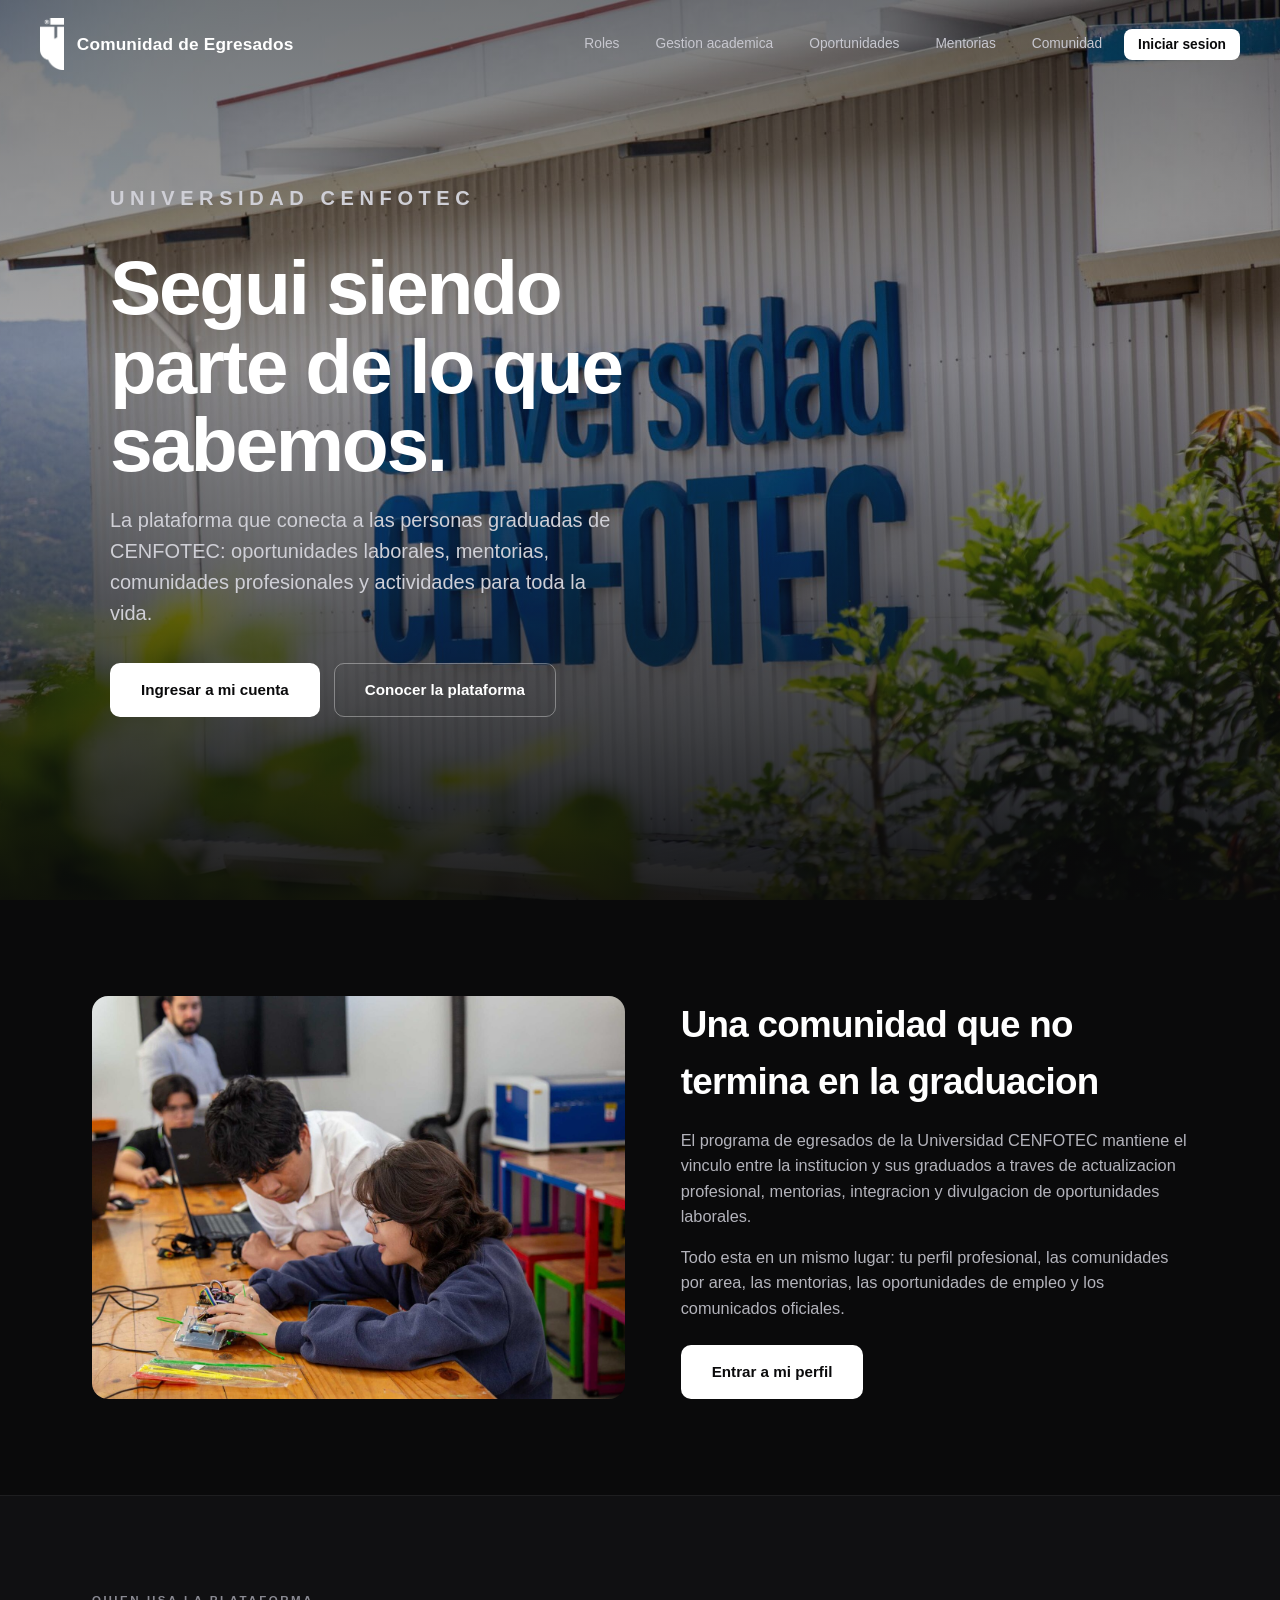
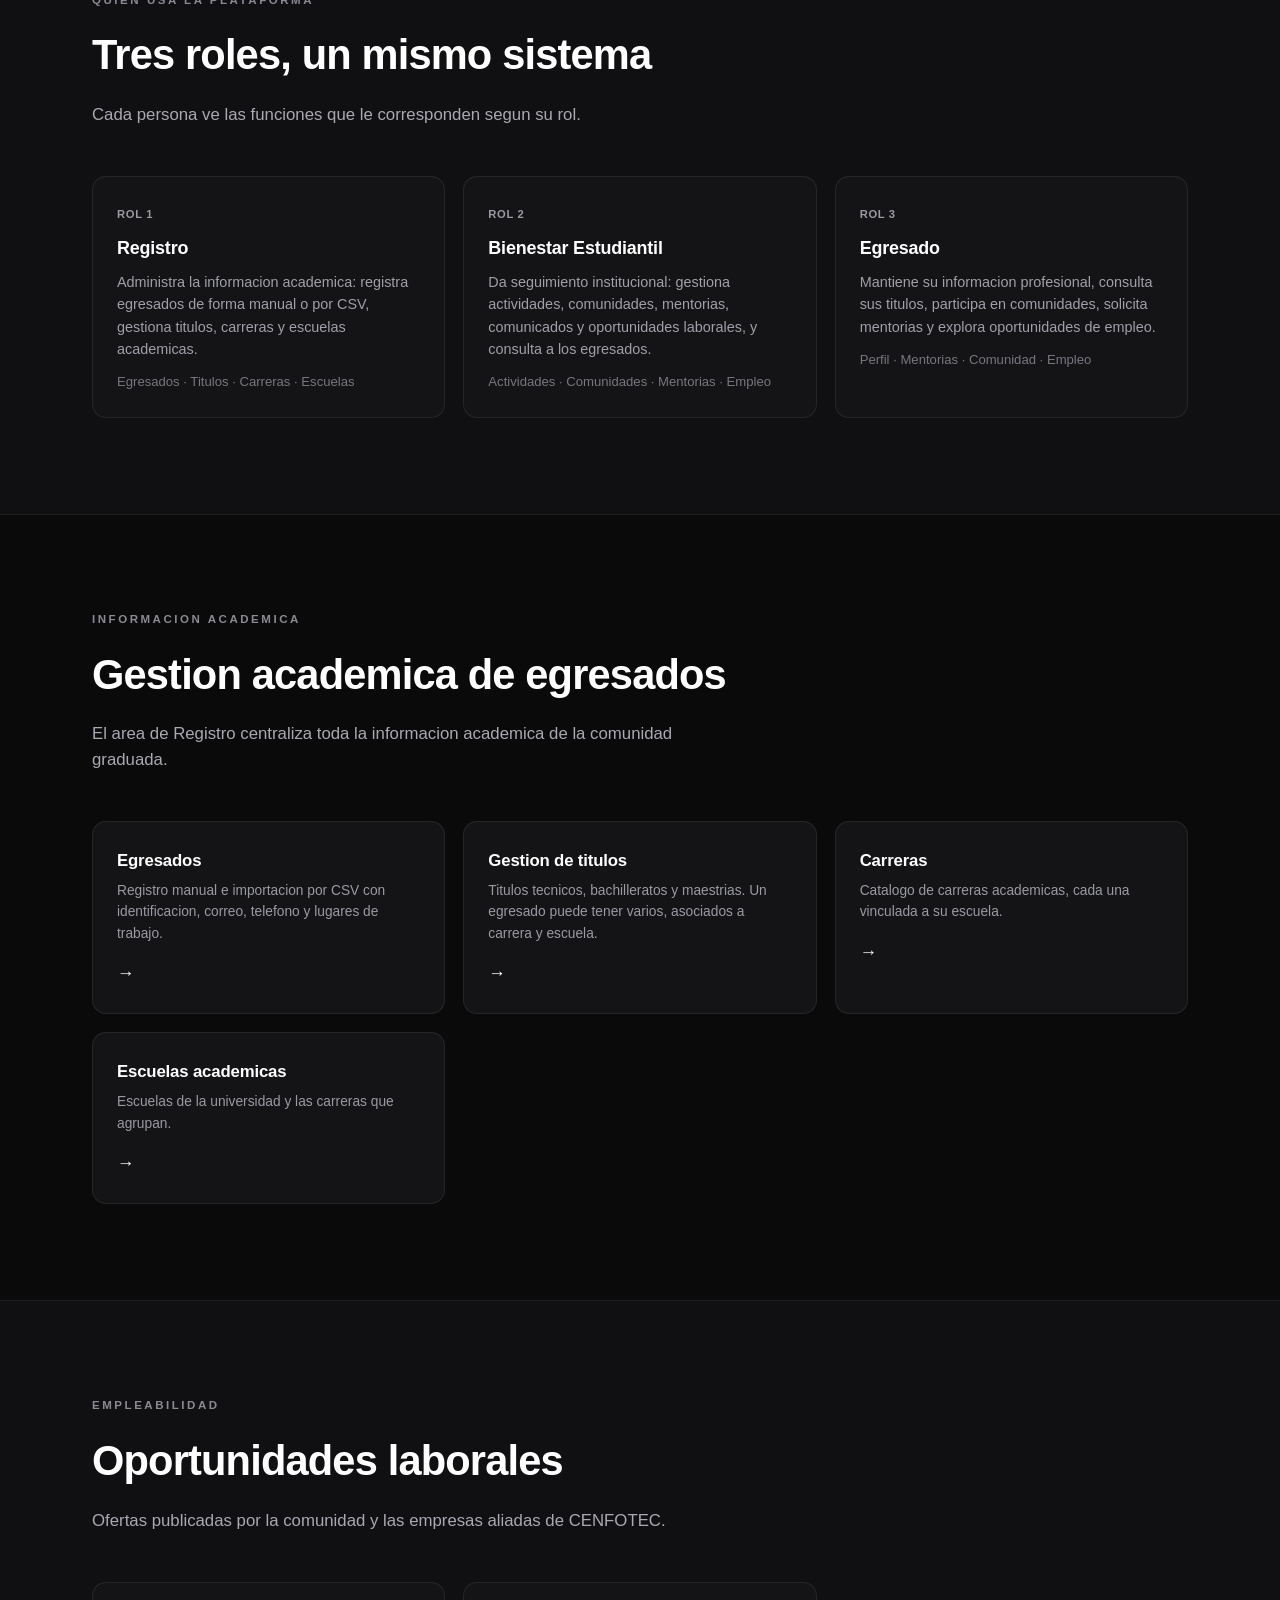
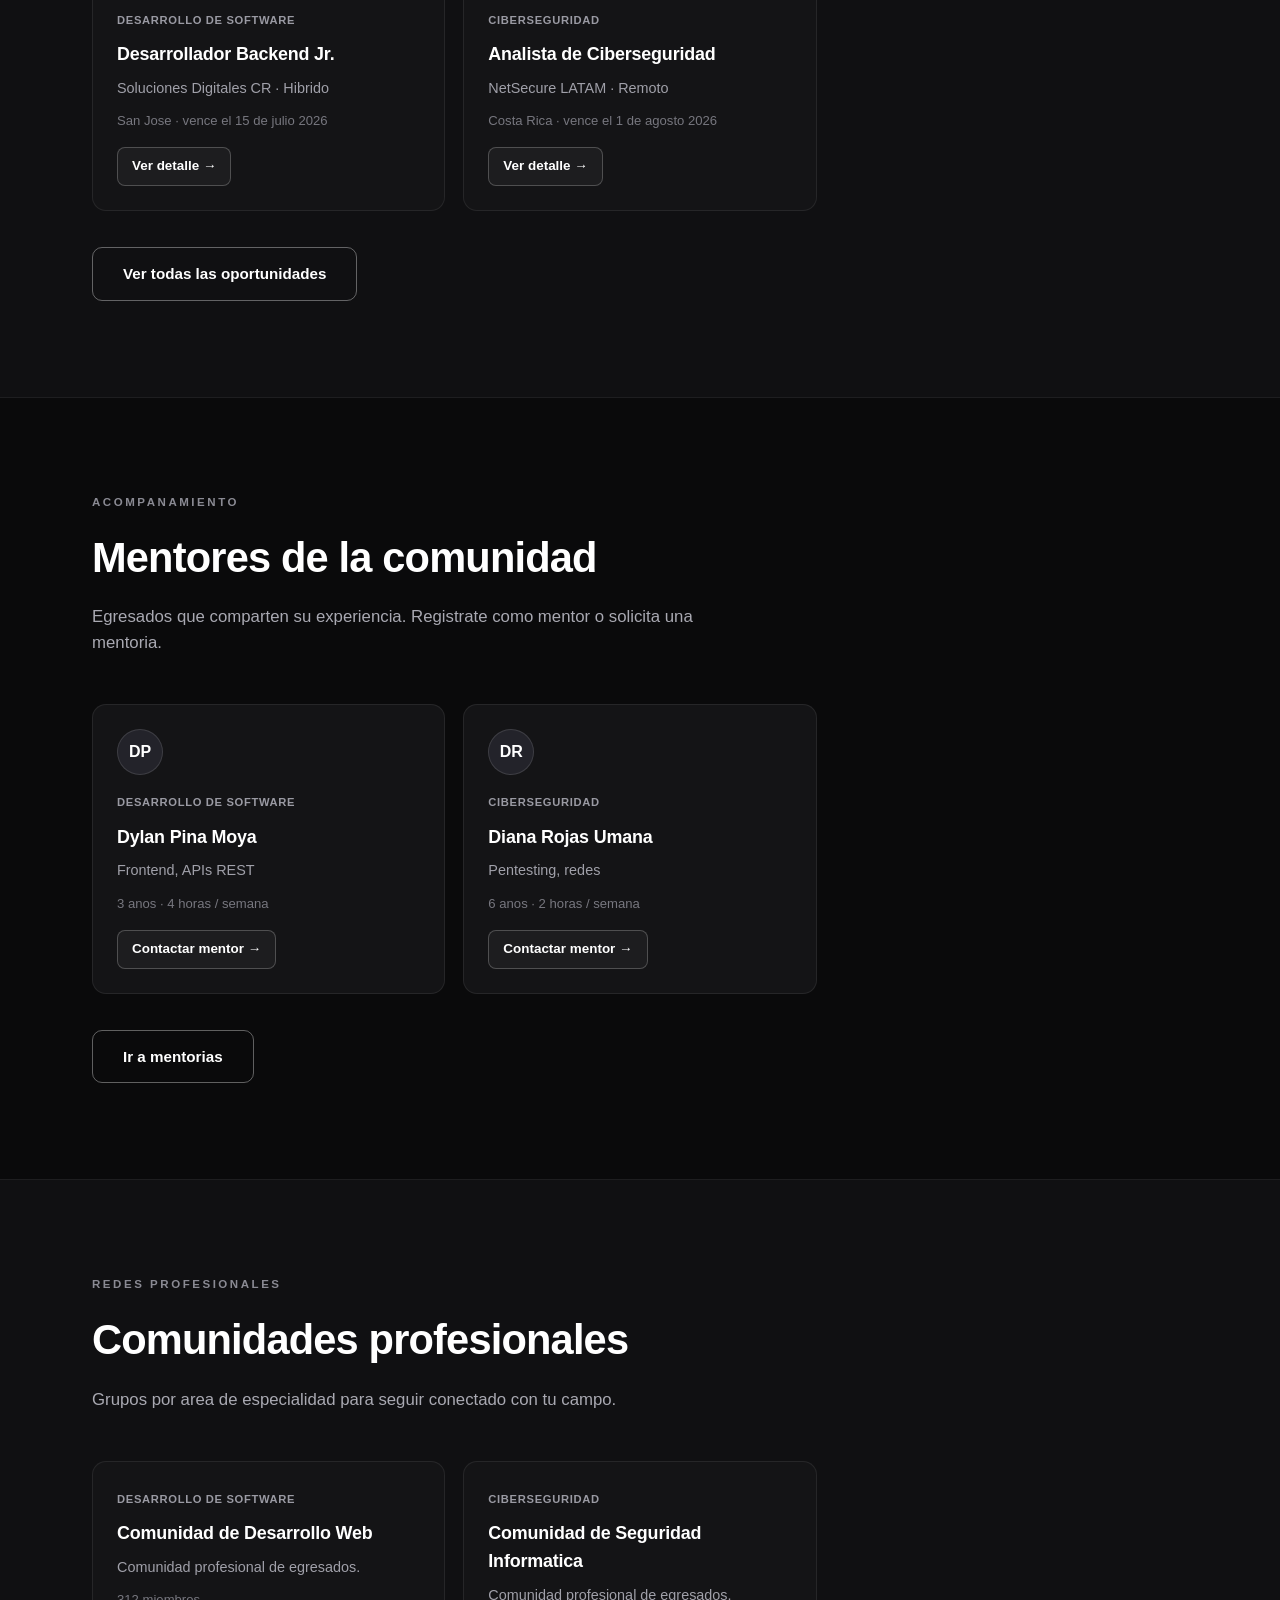
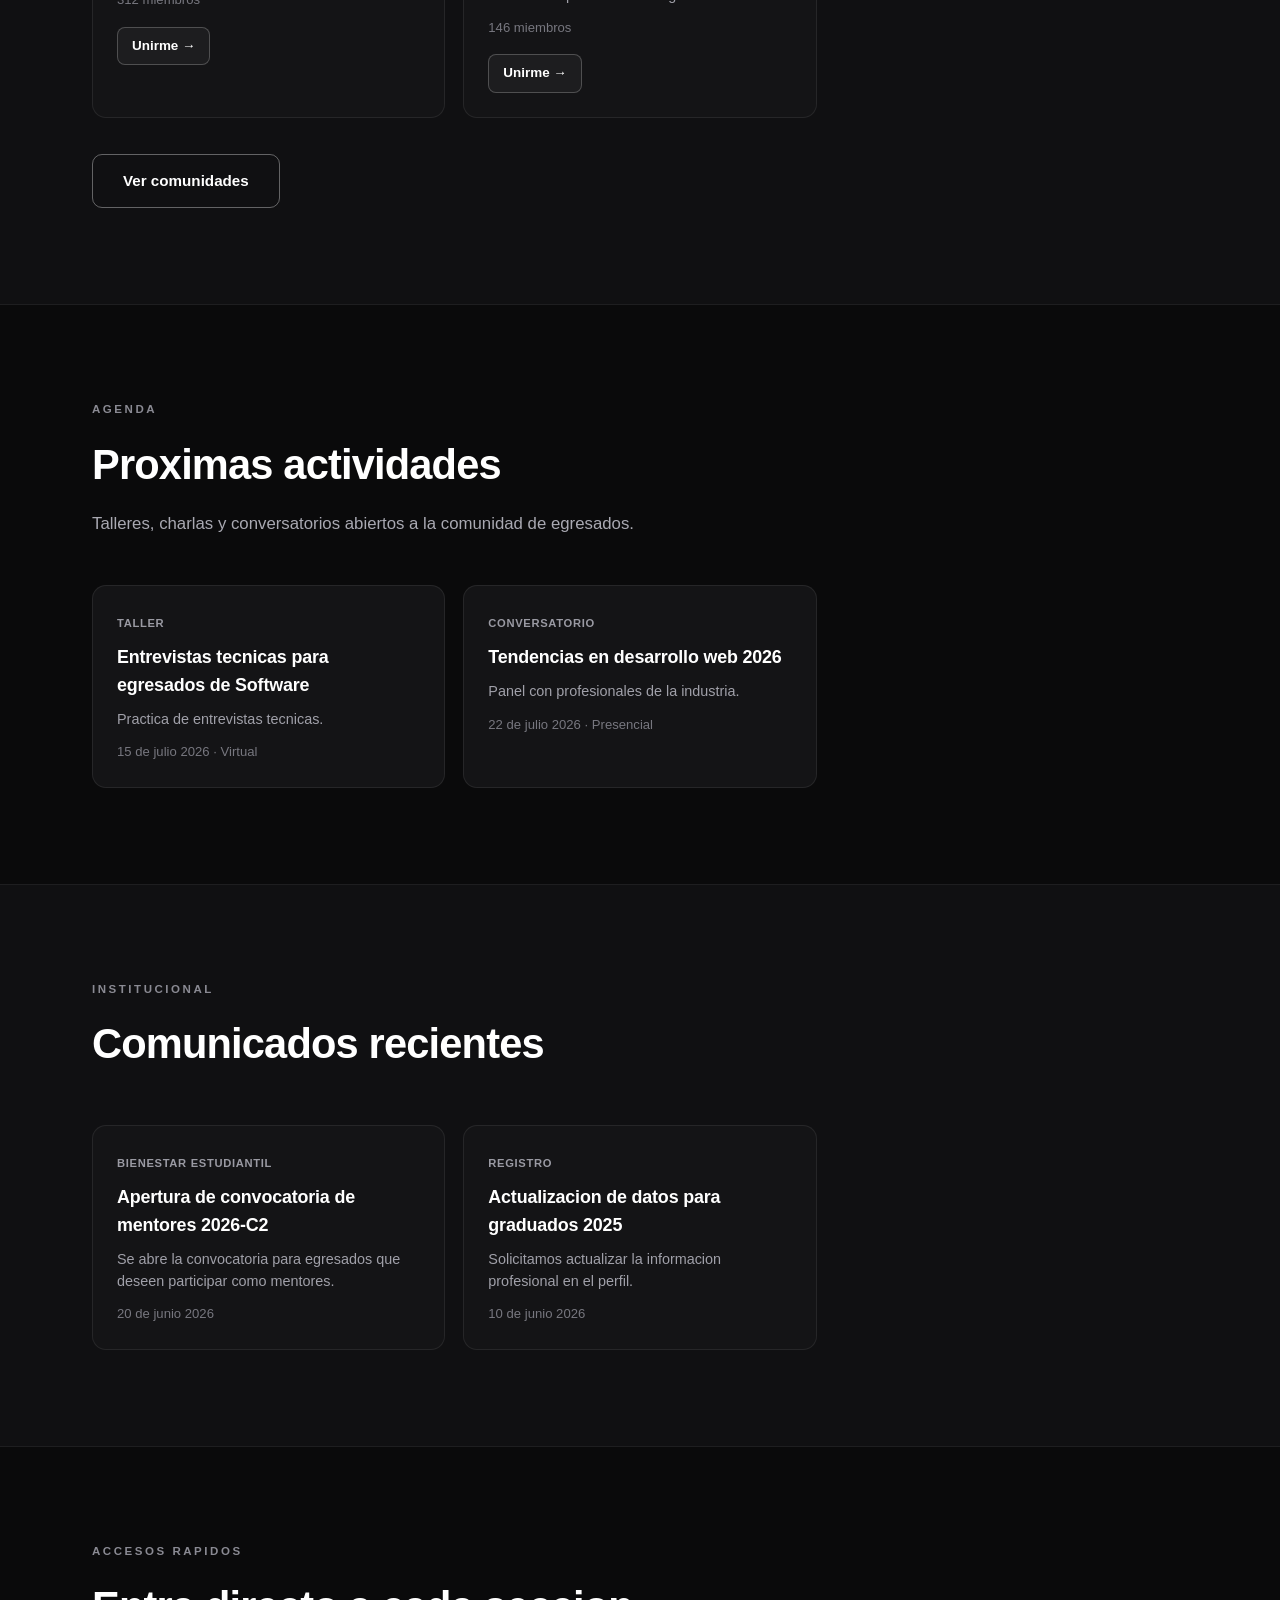
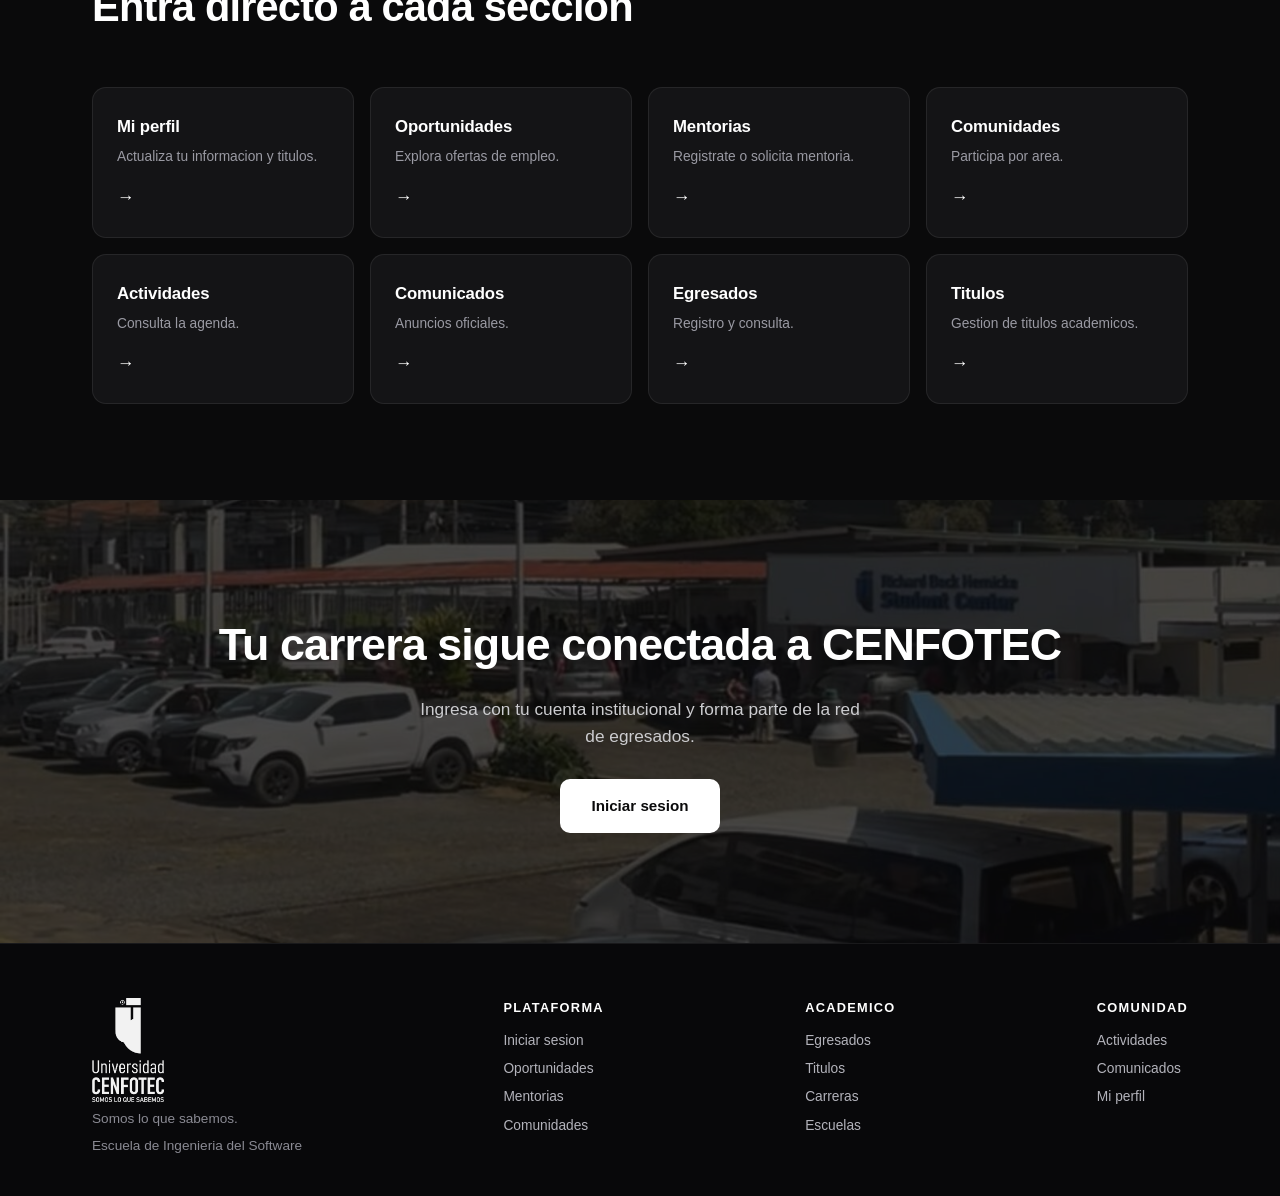
==== commit 7ce1892e: "Agrega foto del campus (Student Center) en la seccion final de la portada" ====
--- a/index.html
+++ b/index.html
@@ -206,7 +206,7 @@
   </section>
 
   <!-- CTA FINAL -->
-  <section class="lp-cta-franja" style="background-image:url('assets/img/laboratorio.jpg')">
+  <section class="lp-cta-franja" style="background-image:url('assets/img/campus-vida.jpg')">
     <div class="contenedor">
       <h2>Tu carrera sigue conectada a CENFOTEC</h2>
       <p>Ingresa con tu cuenta institucional y forma parte de la red de egresados.</p>
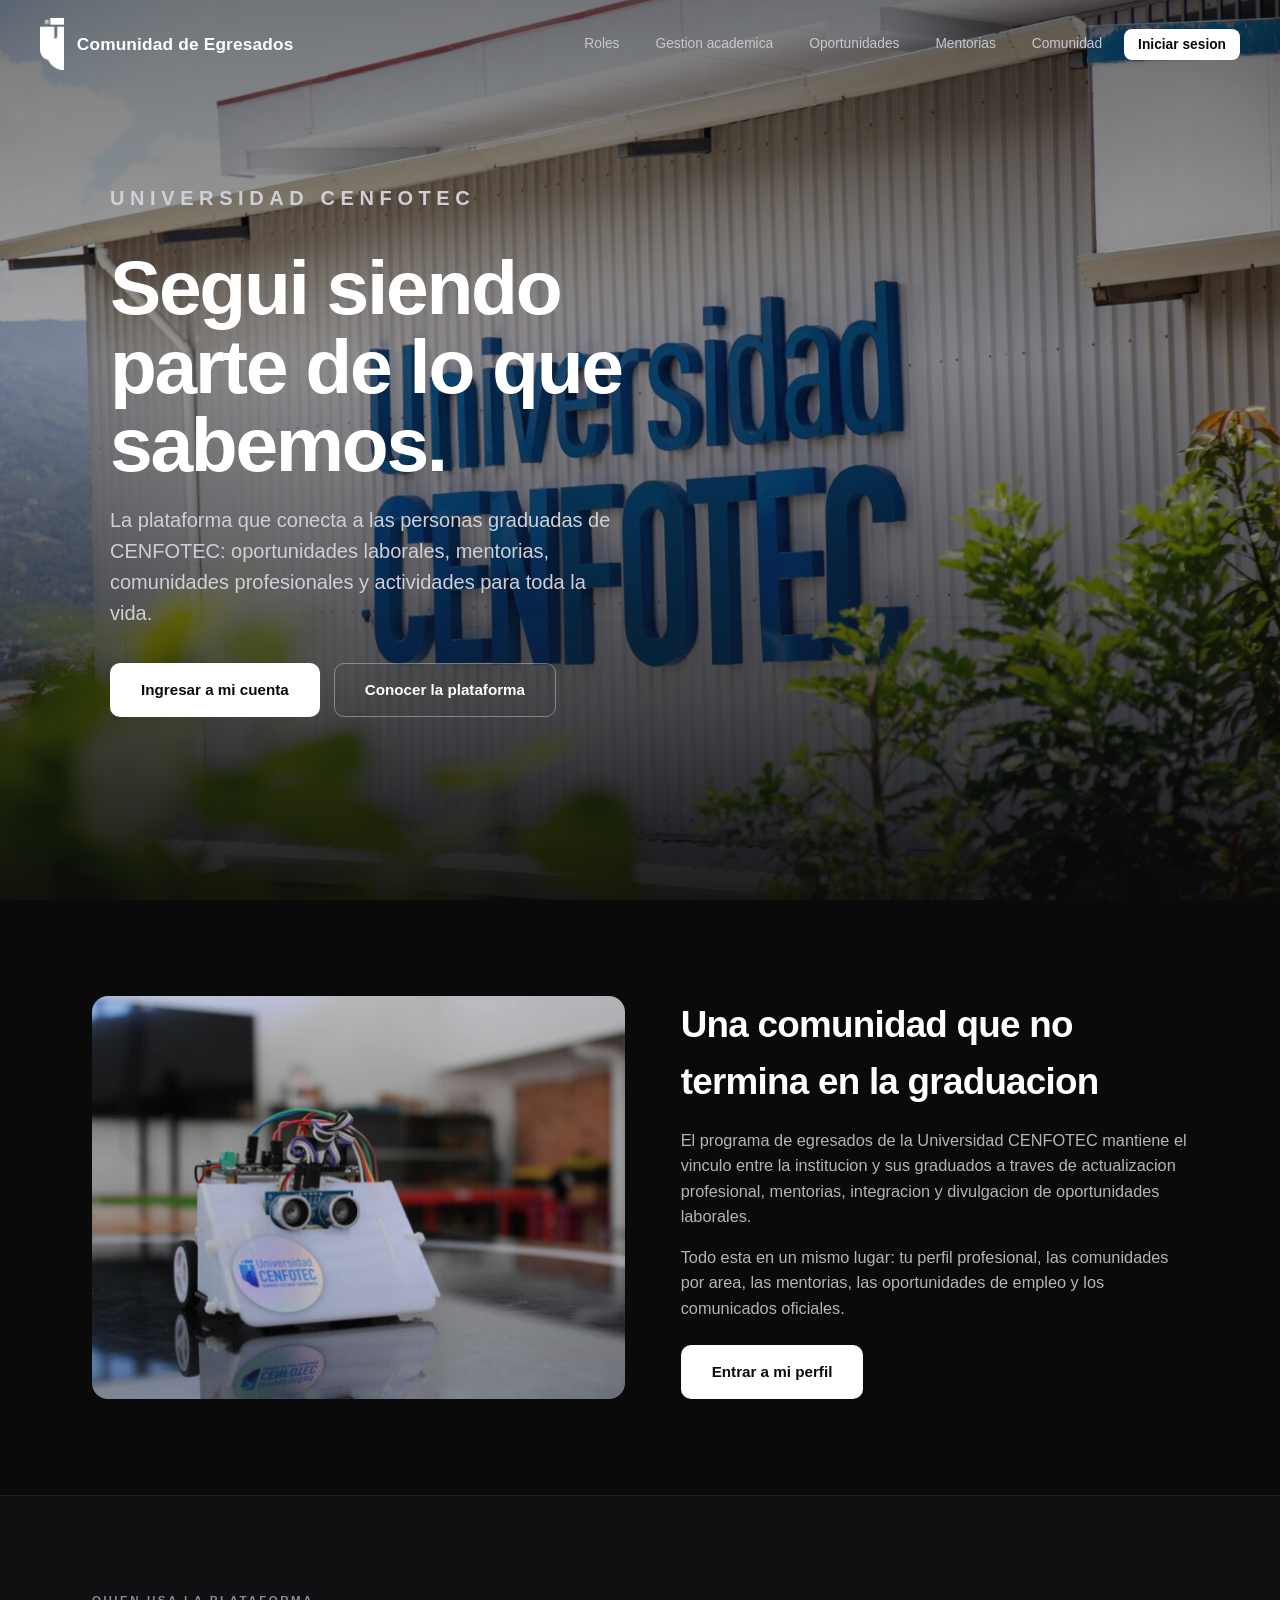
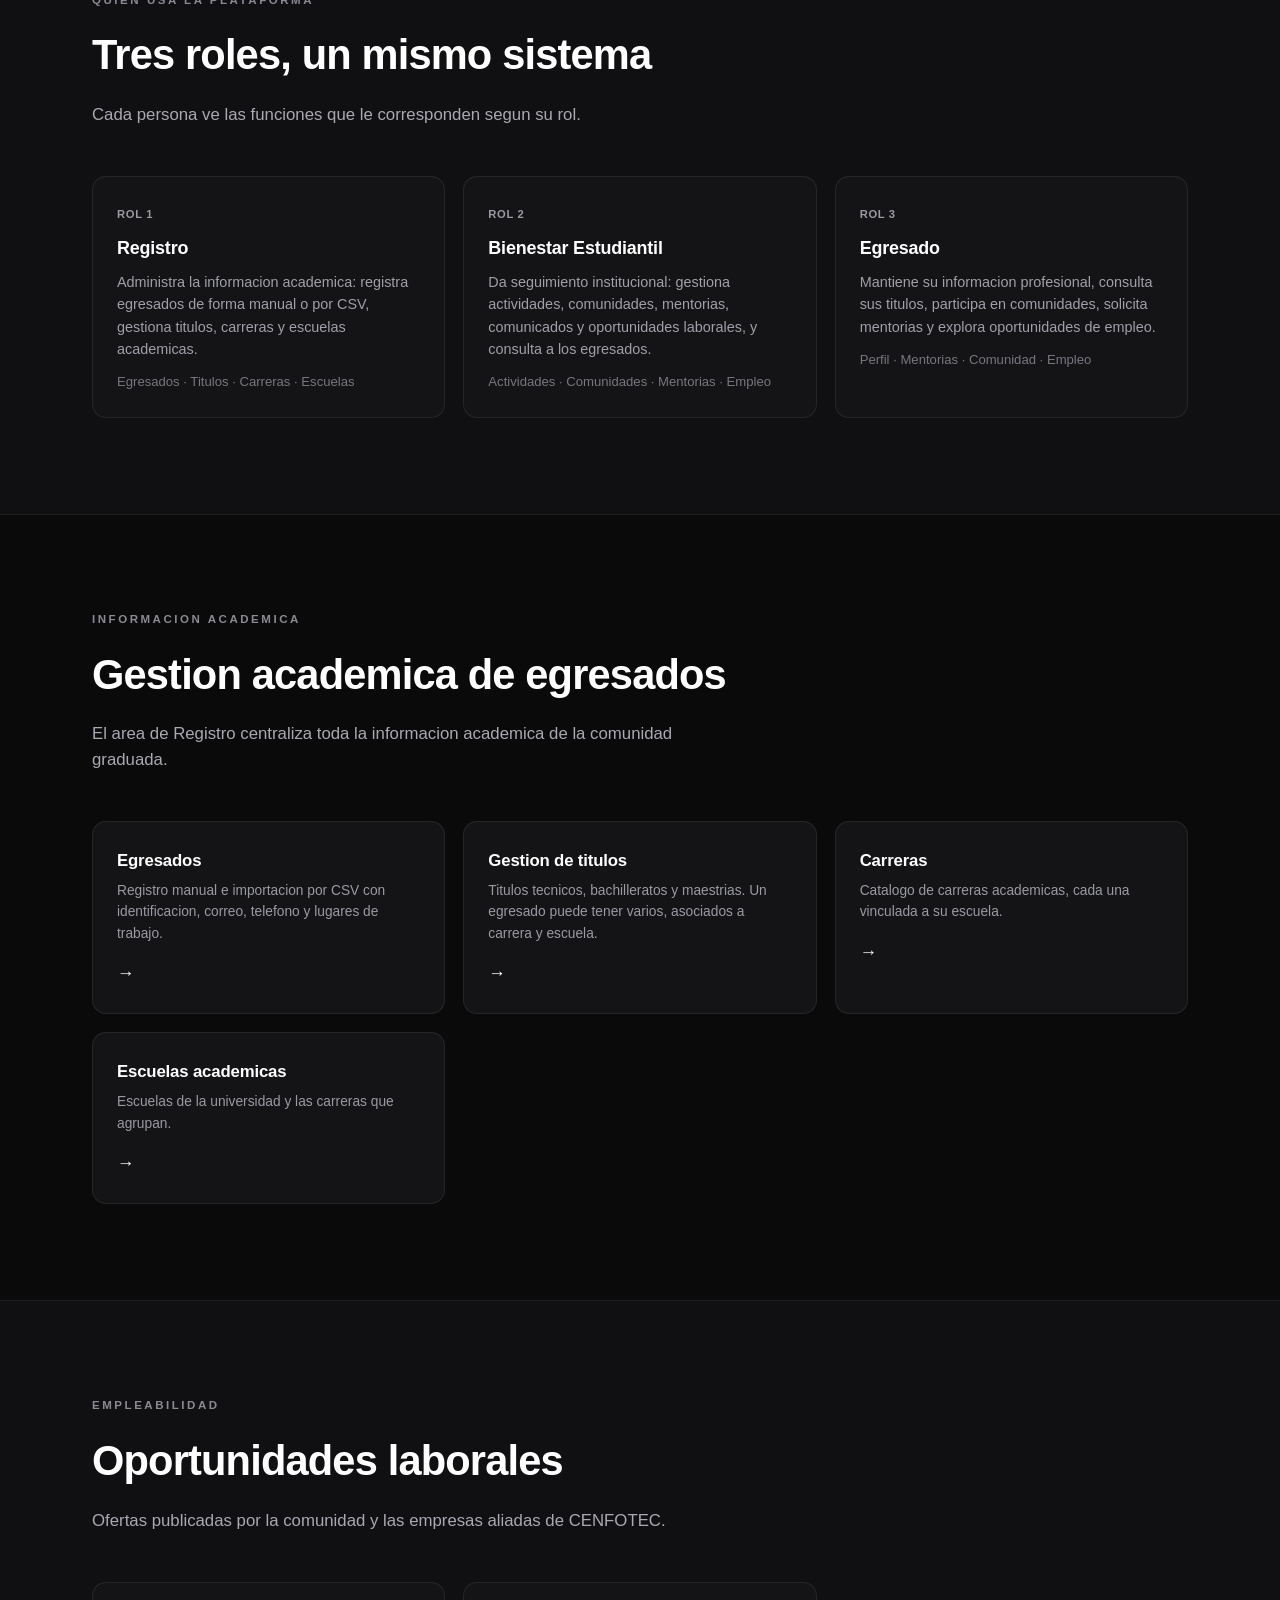
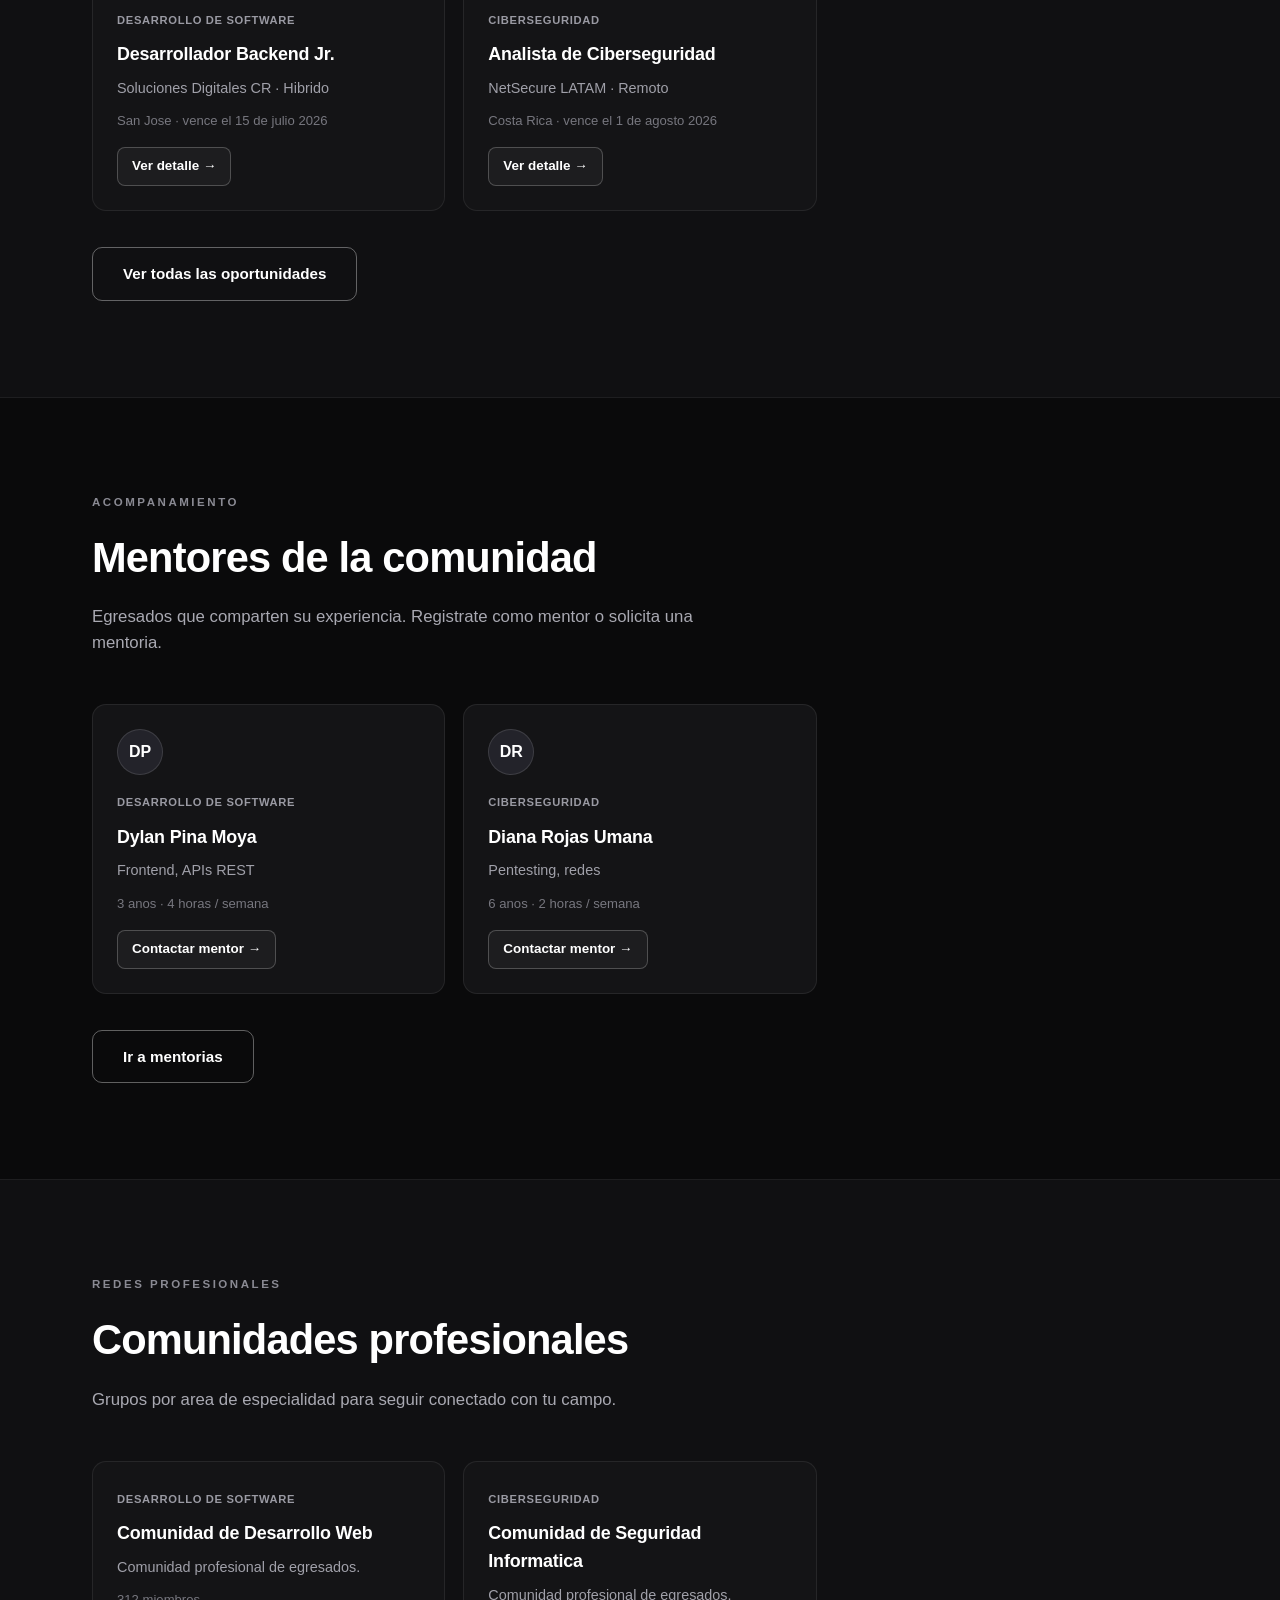
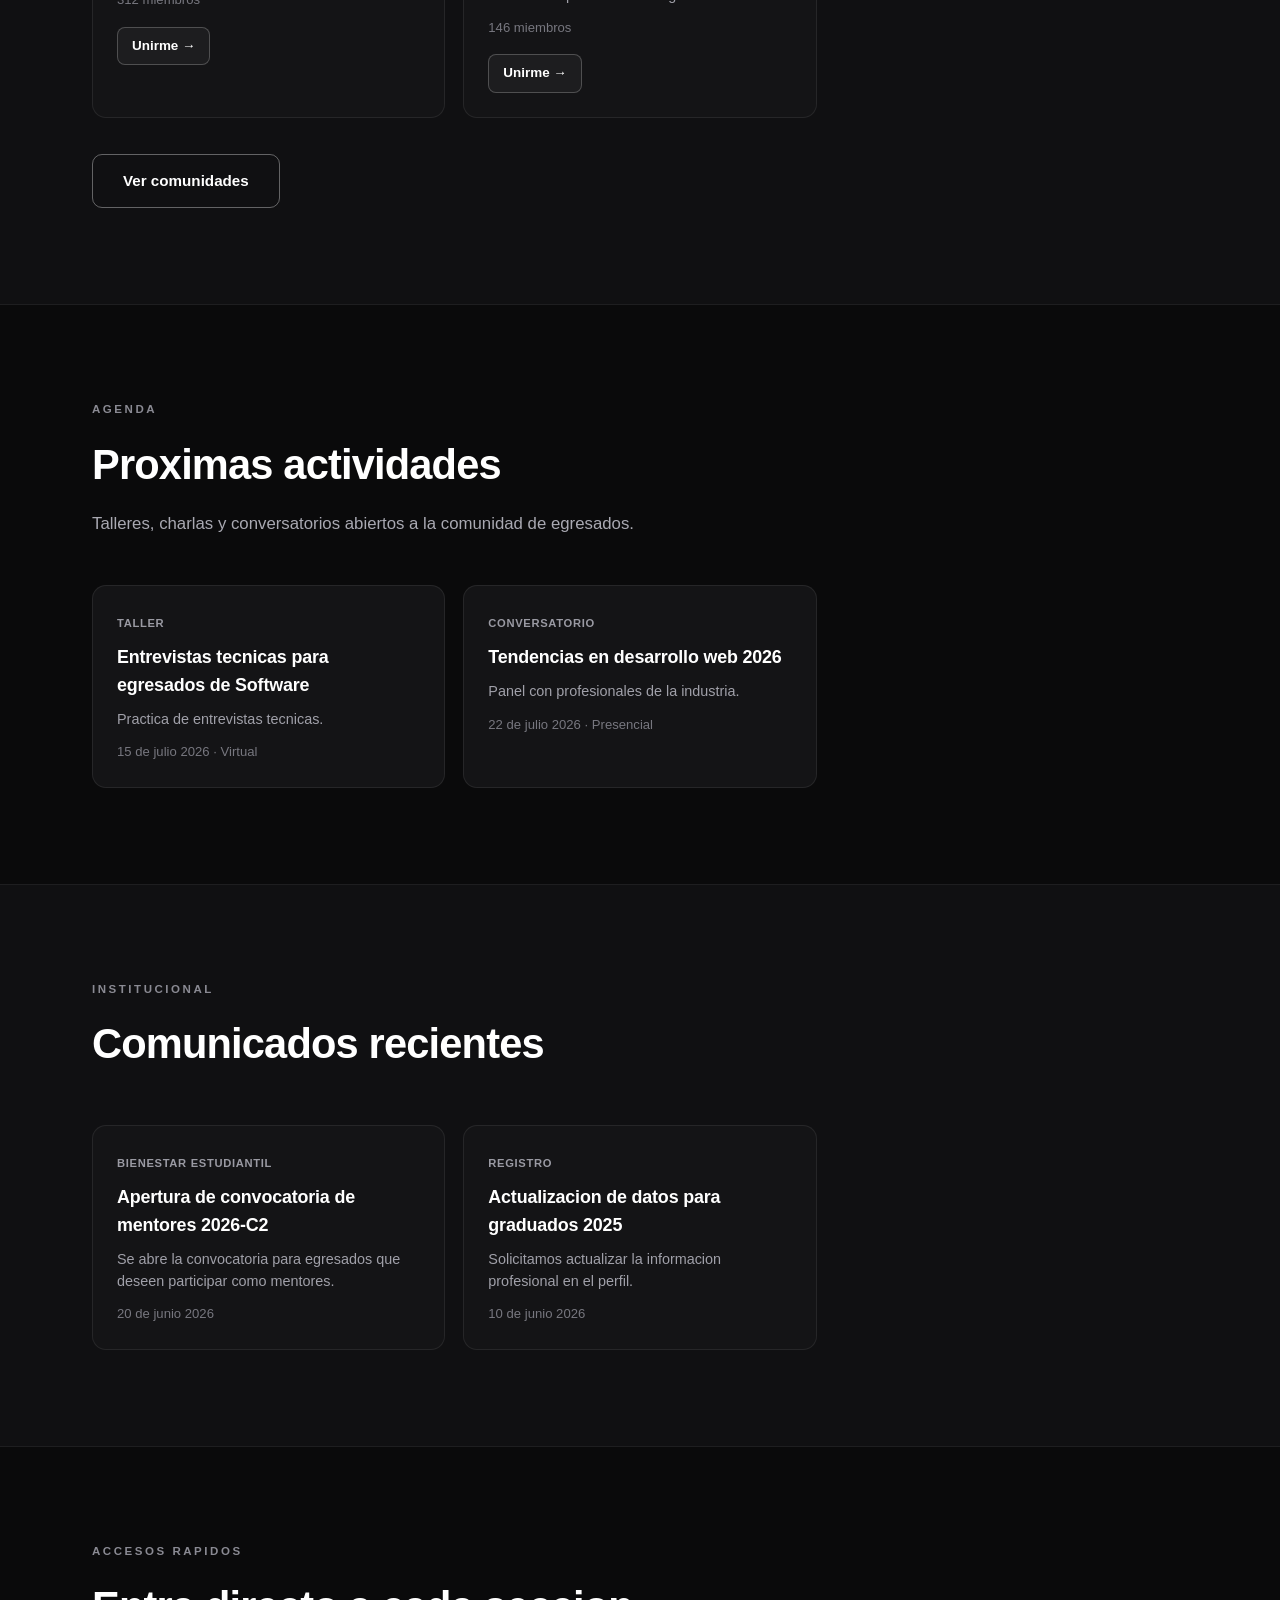
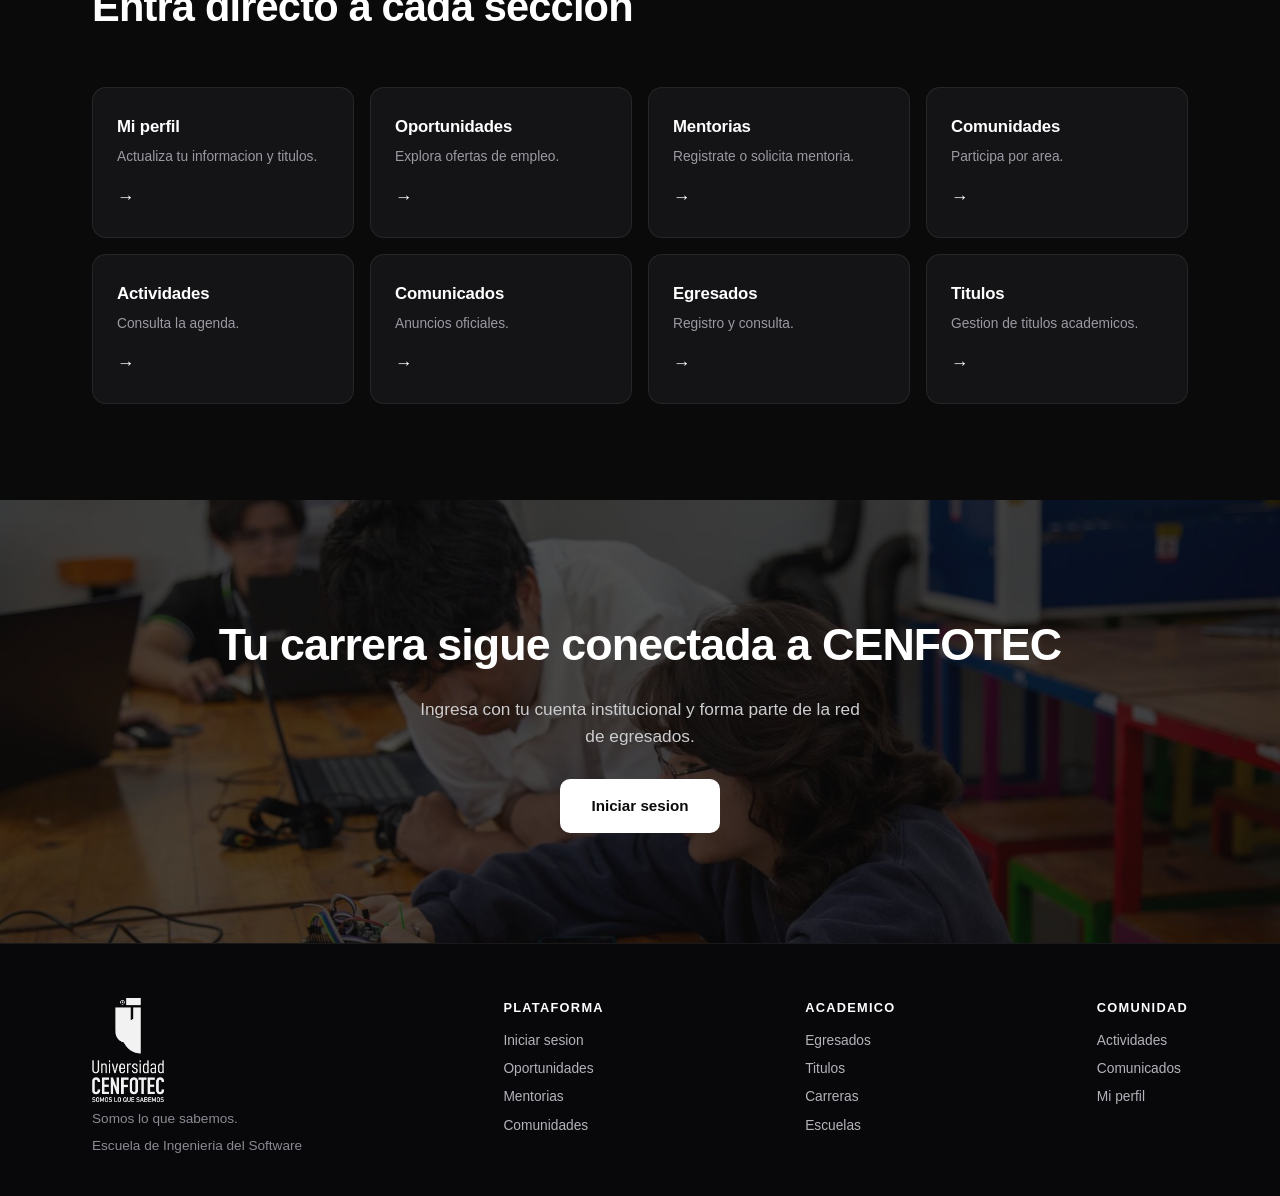
==== commit bf6db4bb: "Usa la foto del robot CENFOTEC en la seccion Programa y quita la imagen de baja calidad" ====
--- a/index.html
+++ b/index.html
@@ -40,7 +40,7 @@
   <section class="lp-seccion" id="programa">
     <div class="contenedor">
       <div class="lp-split">
-        <img src="assets/img/laboratorio.jpg" alt="Estudiantes de CENFOTEC en el laboratorio">
+        <img src="assets/img/robot-cenfotec.jpg" alt="Proyecto robotico de estudiantes de CENFOTEC">
         <div>
           <h2>Una comunidad que no termina en la graduacion</h2>
           <p>El programa de egresados de la Universidad CENFOTEC mantiene el vinculo entre la institucion y sus graduados a traves de actualizacion profesional, mentorias, integracion y divulgacion de oportunidades laborales.</p>
@@ -206,7 +206,7 @@
   </section>
 
   <!-- CTA FINAL -->
-  <section class="lp-cta-franja" style="background-image:url('assets/img/campus-vida.jpg')">
+  <section class="lp-cta-franja" style="background-image:url('assets/img/laboratorio.jpg')">
     <div class="contenedor">
       <h2>Tu carrera sigue conectada a CENFOTEC</h2>
       <p>Ingresa con tu cuenta institucional y forma parte de la red de egresados.</p>
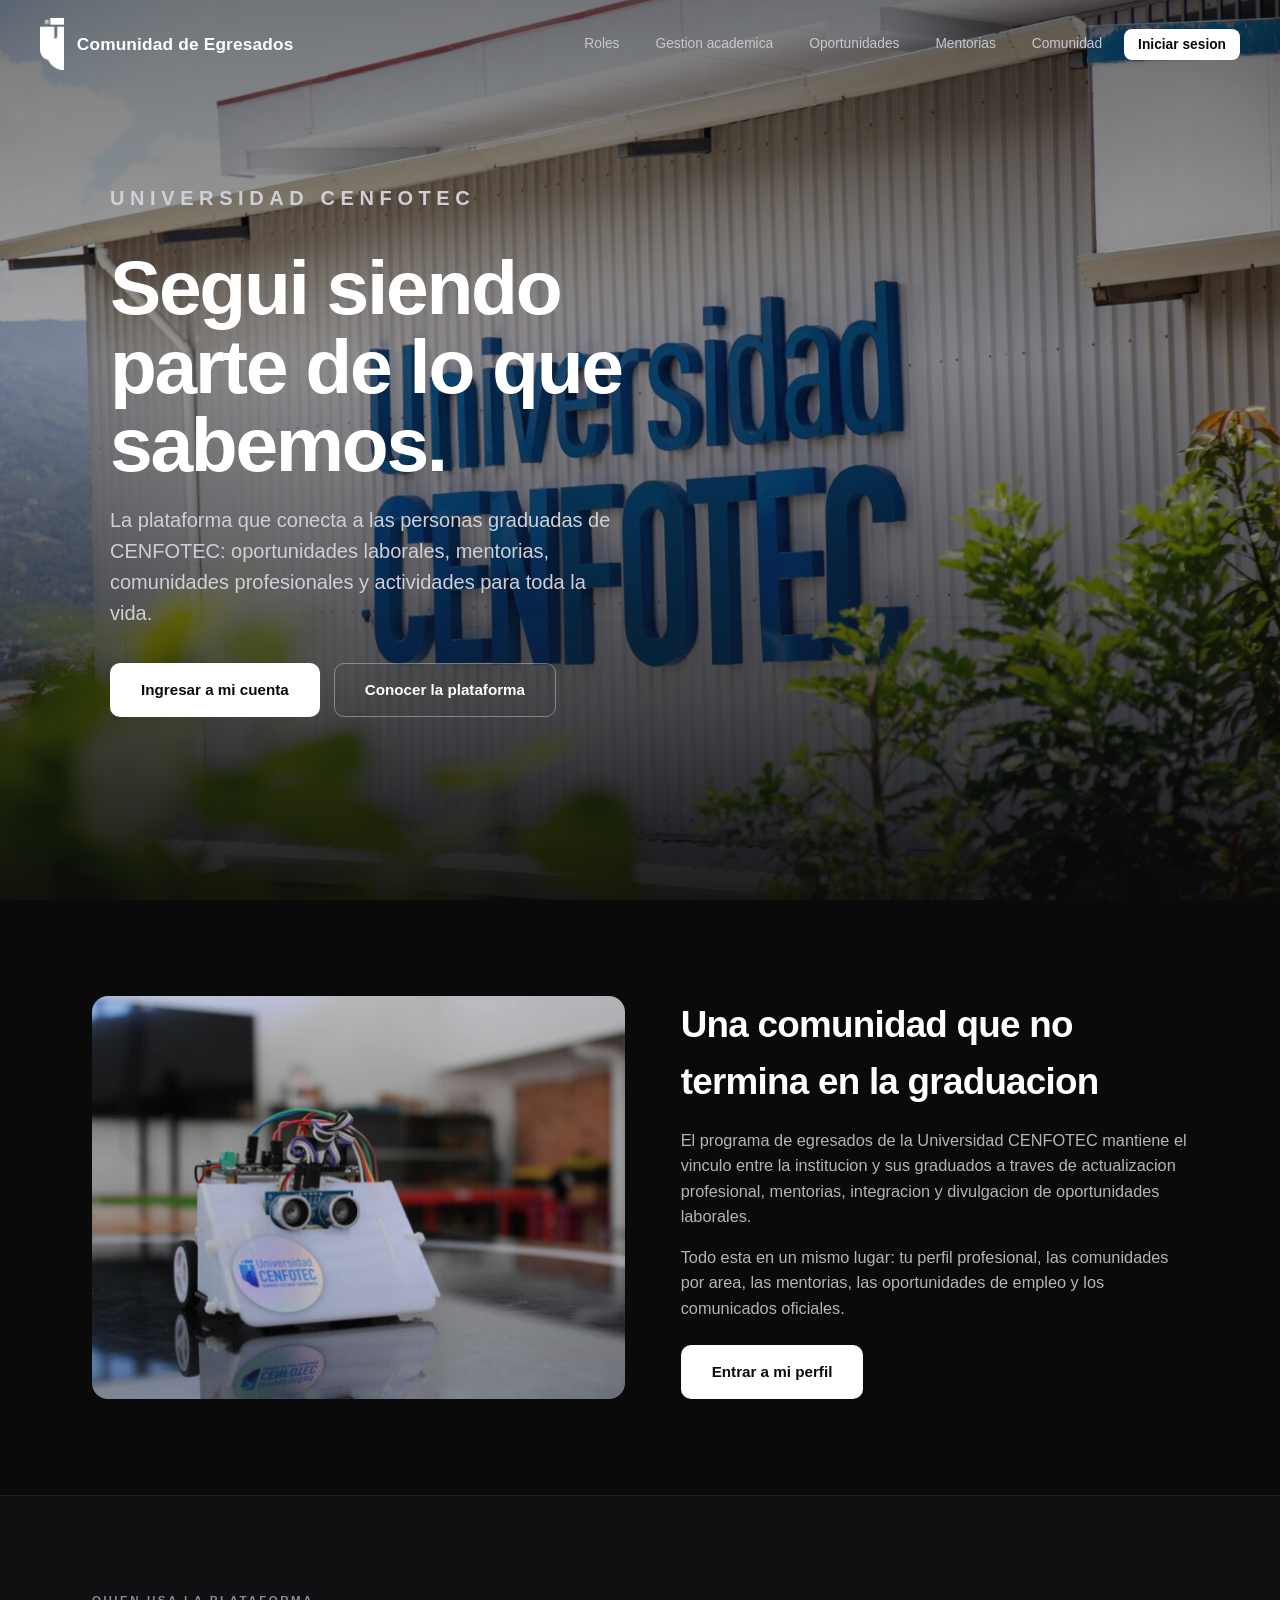
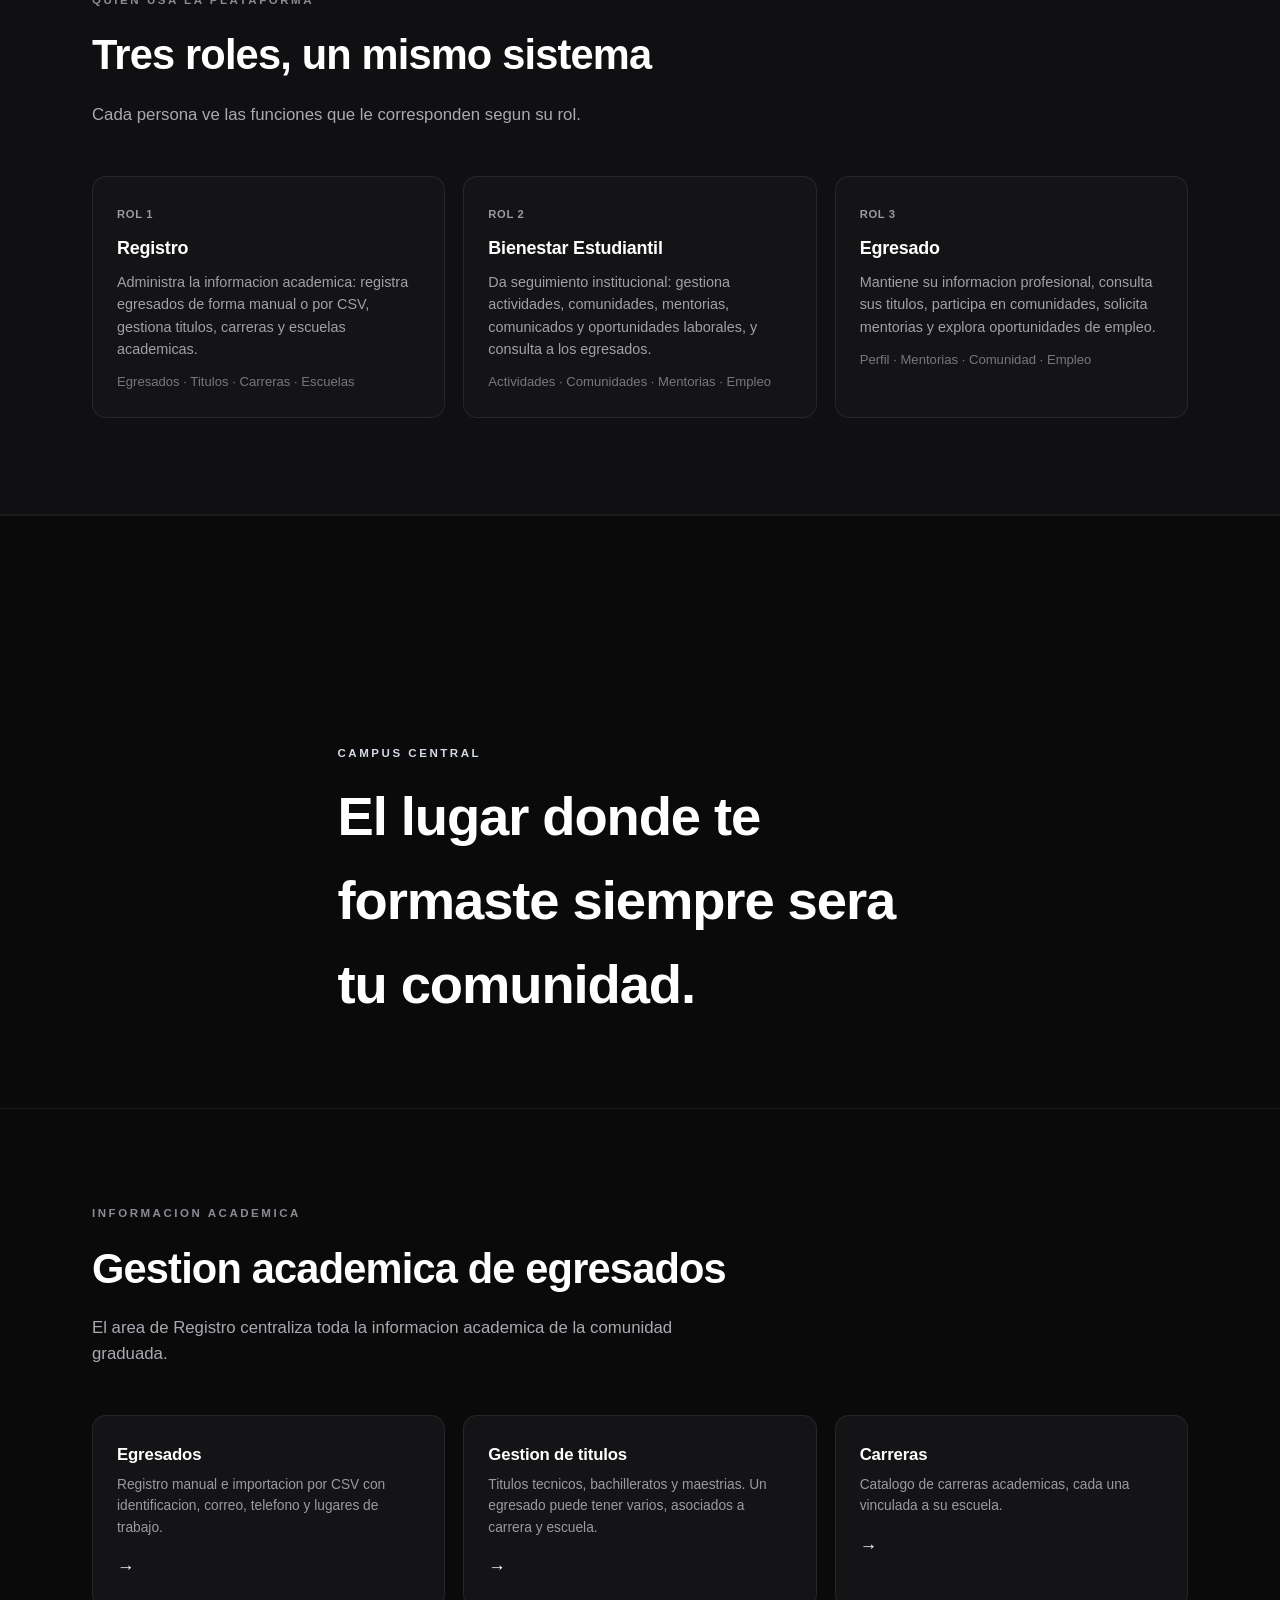
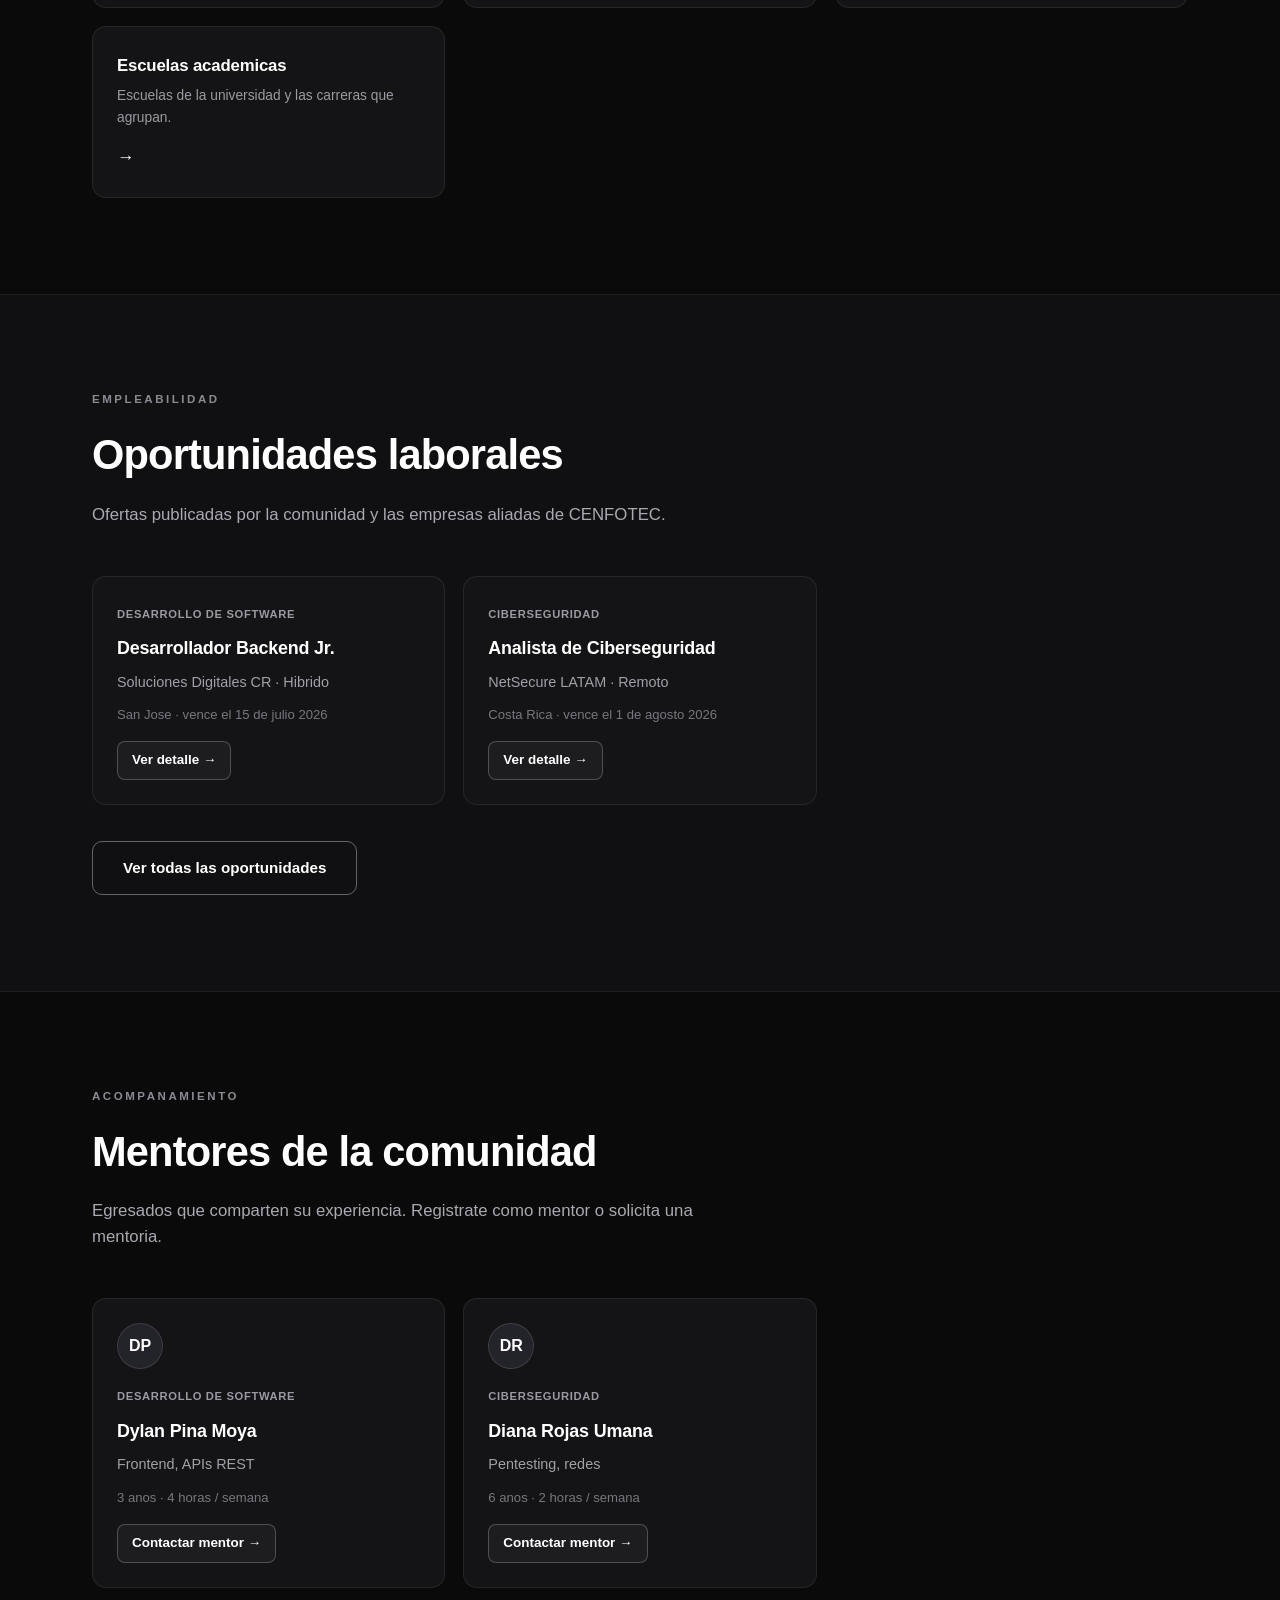
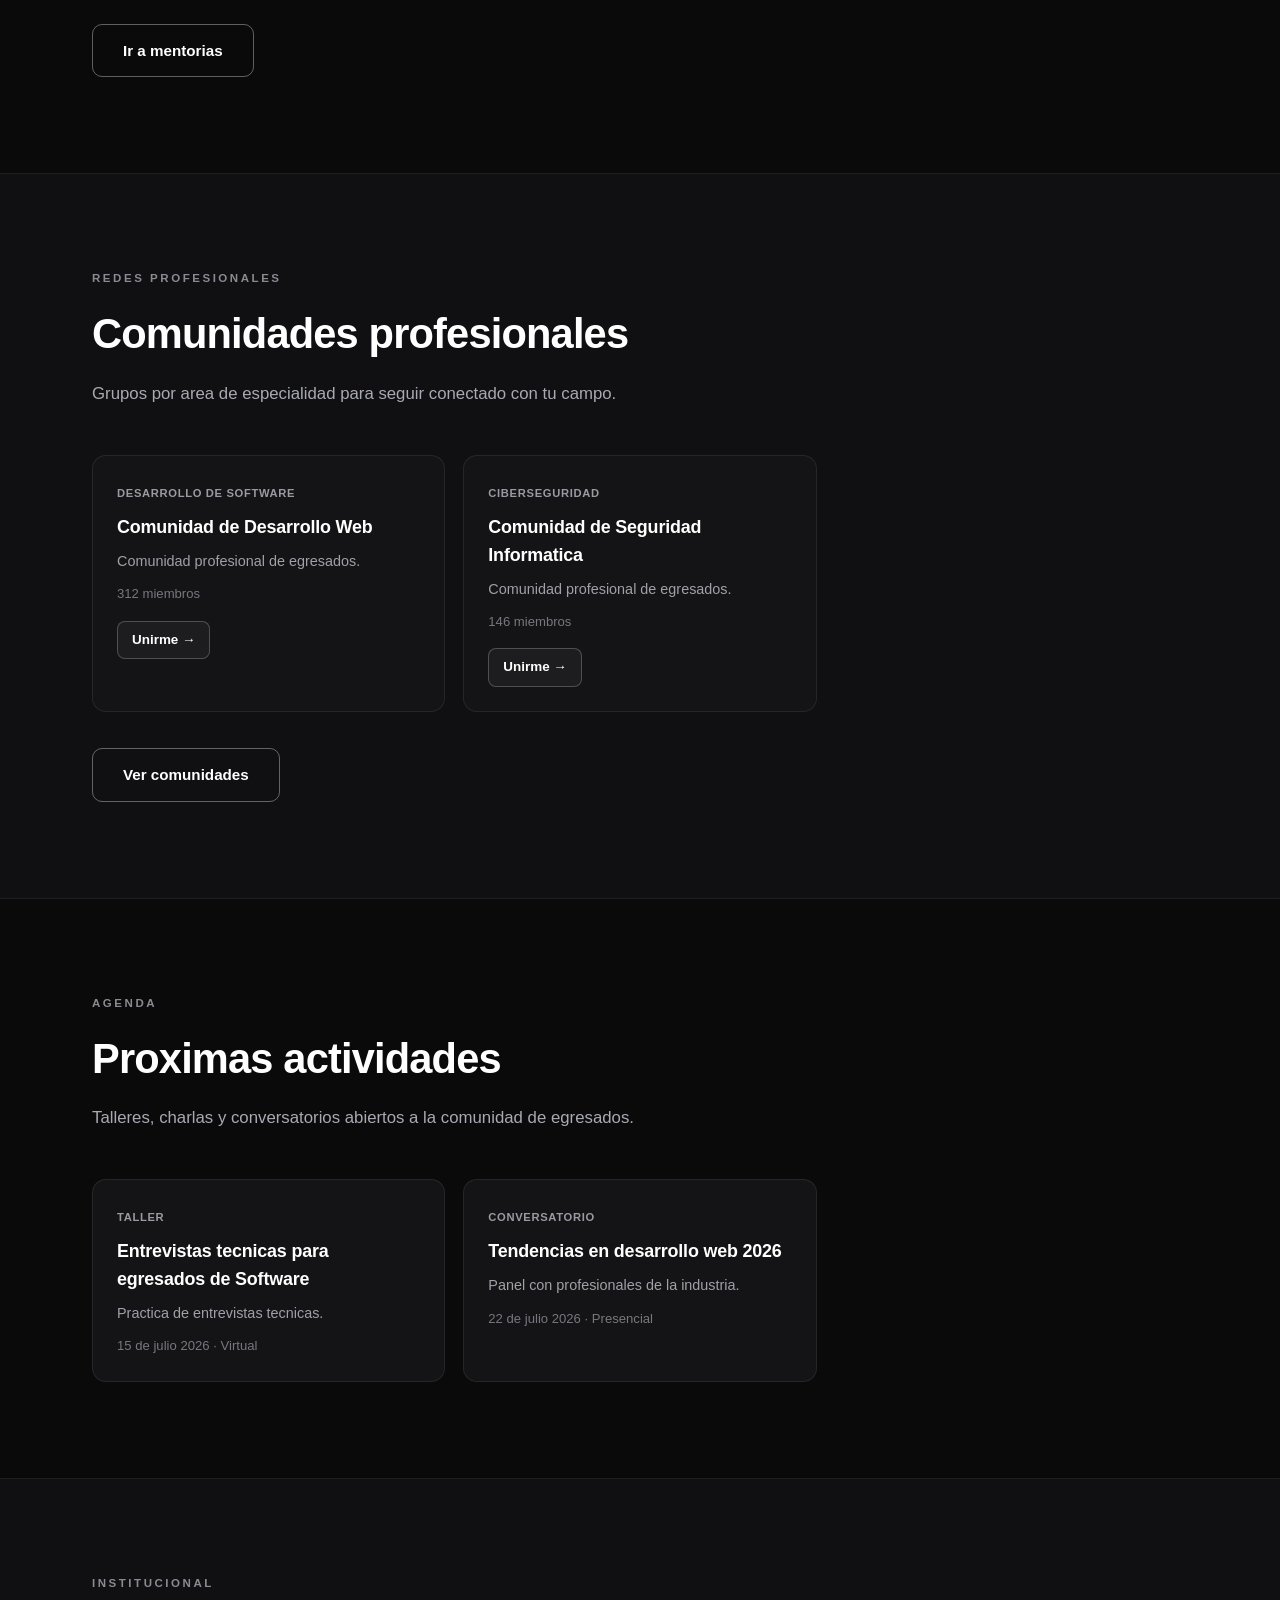
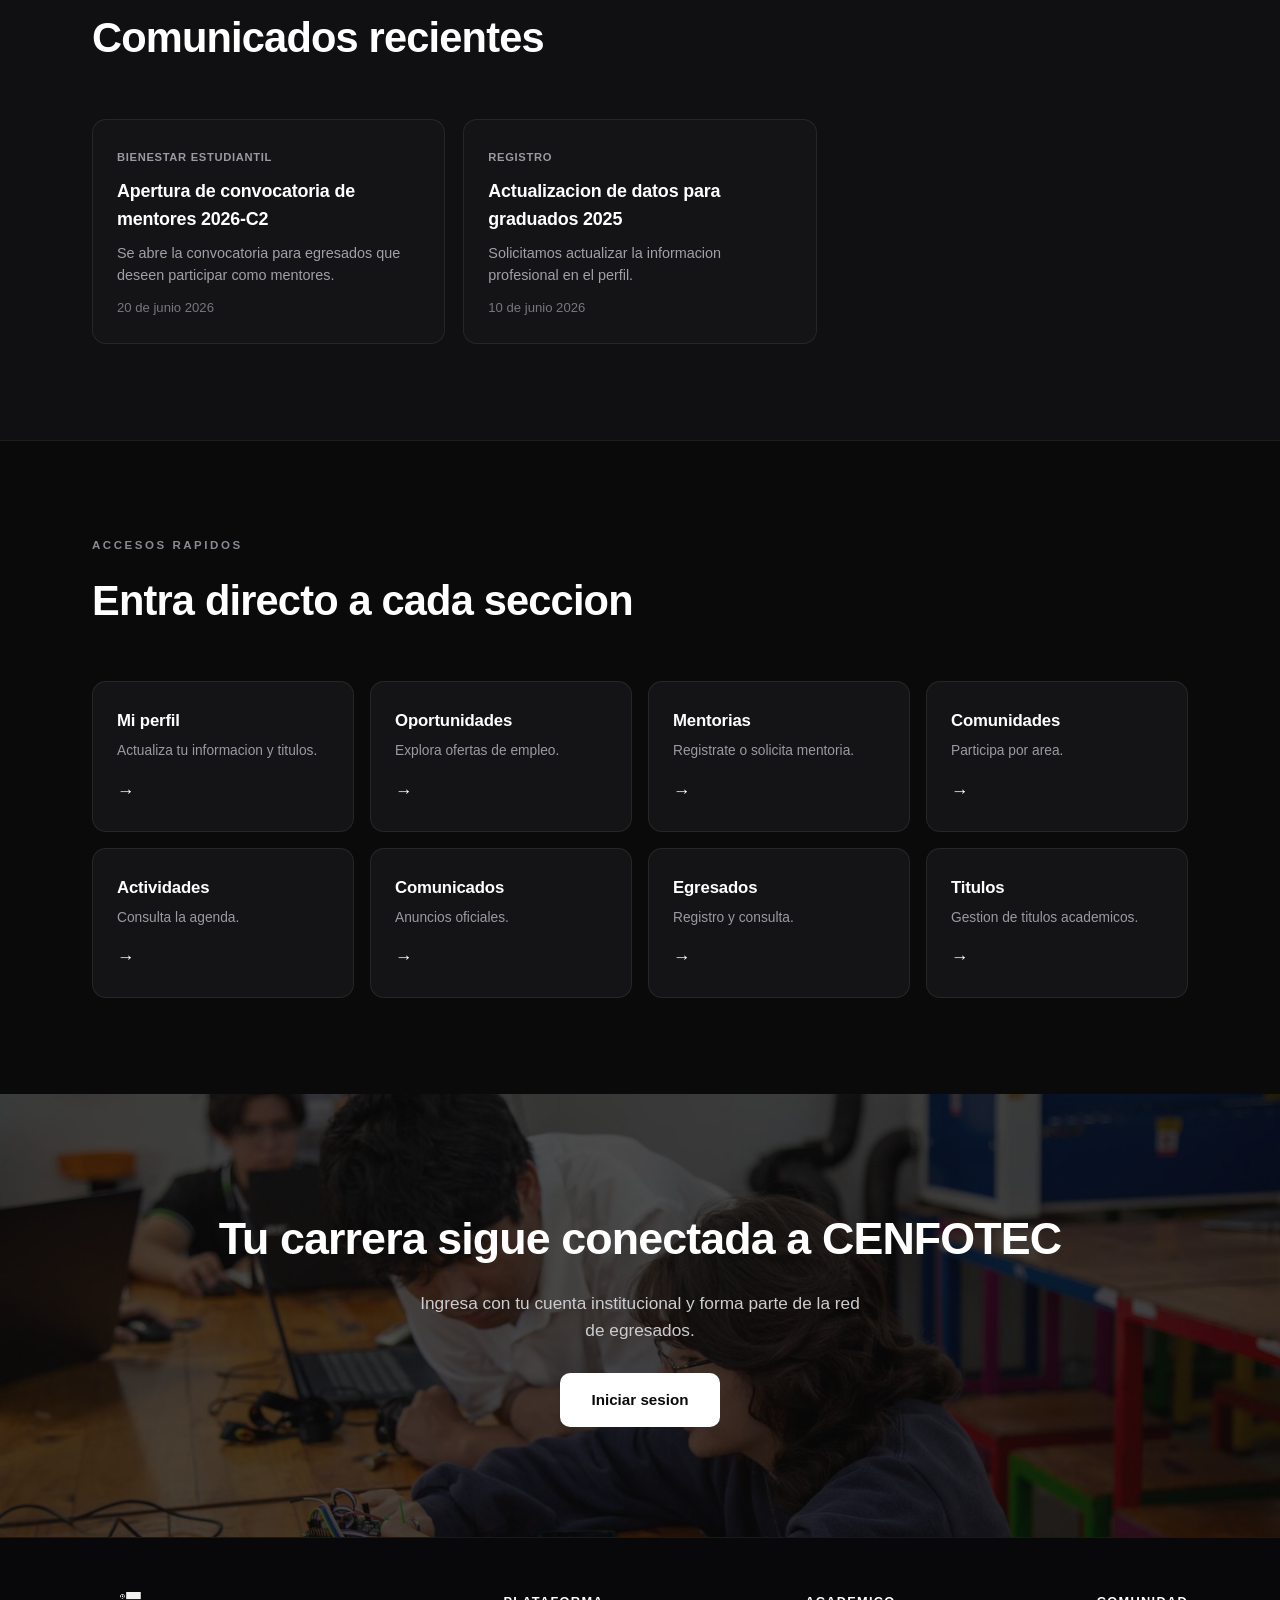
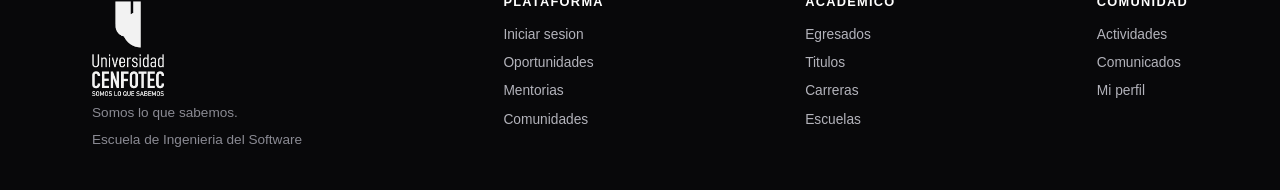
==== commit f0751221: "Agrega banner cinematografico del campus (parallax) en la portada" ====
--- a/index.html
+++ b/index.html
@@ -84,6 +84,14 @@
     </div>
   </section>
 
+  <!-- BANNER CINEMATOGRAFICO (parallax) -->
+  <section class="lp-banner" style="background-image:url('assets/img/campus-student-center.jpg')">
+    <div class="contenedor">
+      <p class="lp-kicker">Campus Central</p>
+      <h2>El lugar donde te formaste siempre sera tu comunidad.</h2>
+    </div>
+  </section>
+
   <!-- GESTION ACADEMICA -->
   <section class="lp-seccion" id="academico">
     <div class="contenedor">
--- a/css/styles.css
+++ b/css/styles.css
@@ -319,6 +319,20 @@
 .lp-cta-franja h2 { color: #fff; font-size: clamp(1.9rem, 3.6vw, 2.8rem); font-weight: 750; letter-spacing: -0.02em; margin: 0 0 16px; }
 .lp-cta-franja p { color: #cccccf; font-size: 1.08rem; max-width: 48ch; margin: 0 auto 30px; }
 
+/* Banner cinematografico a pantalla completa (parallax estilo GTA) */
+.lp-banner {
+  position: relative; min-height: 66vh; display: flex; align-items: flex-end;
+  background-size: cover; background-position: center; background-attachment: fixed;
+  border-top: 1px solid rgba(255,255,255,.06); border-bottom: 1px solid rgba(255,255,255,.06);
+}
+.lp-banner::after {
+  content: ""; position: absolute; inset: 0;
+  background: linear-gradient(180deg, rgba(10,10,11,.20) 0%, rgba(10,10,11,.12) 45%, rgba(10,10,11,.88) 100%);
+}
+.lp-banner .contenedor { position: relative; z-index: 2; padding-top: 80px; padding-bottom: 80px; }
+.lp-banner .lp-kicker { color: #d3dae6; text-transform: uppercase; letter-spacing: .22em; font-size: 0.72rem; font-weight: 600; }
+.lp-banner h2 { color: #fff; font-size: clamp(2rem, 4.4vw, 3.4rem); font-weight: 750; letter-spacing: -0.02em; margin: 12px 0 0; max-width: 20ch; }
+
 /* Footer oscuro */
 .lp-footer { background: #08080a; border-top: 1px solid rgba(255,255,255,.07); padding: 54px 0 34px; }
 .lp-footer .contenedor { display: flex; justify-content: space-between; gap: 40px; flex-wrap: wrap; }
@@ -397,6 +411,7 @@
   .lp-split { grid-template-columns: 1fr; gap: 28px; }
   .lp-seccion { padding: 64px 0; }
   .barra-superior { flex-direction: column; align-items: flex-start; gap: 12px; }
+  .lp-banner { background-attachment: scroll; min-height: 52vh; }
 }
 @media screen and (max-width: 560px) {
   .lp-nav .lp-solo-desktop { display: none; }
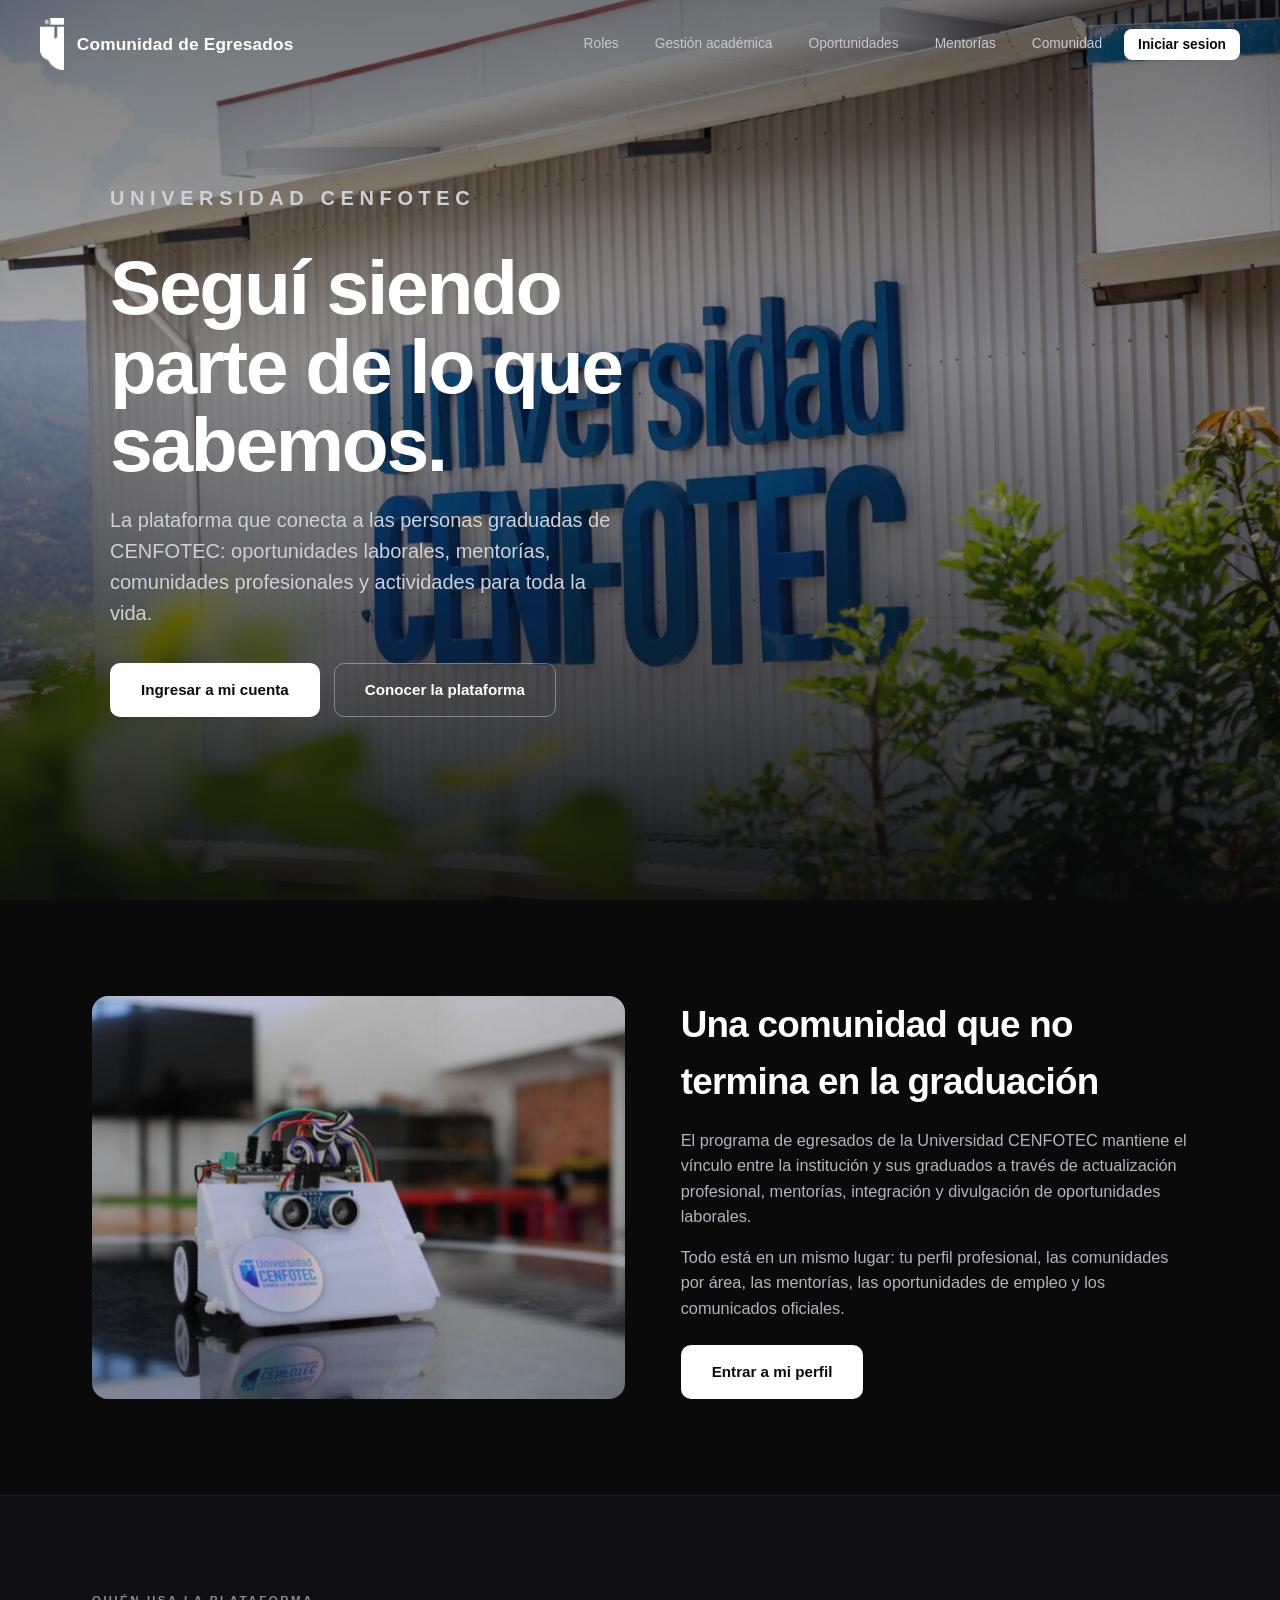
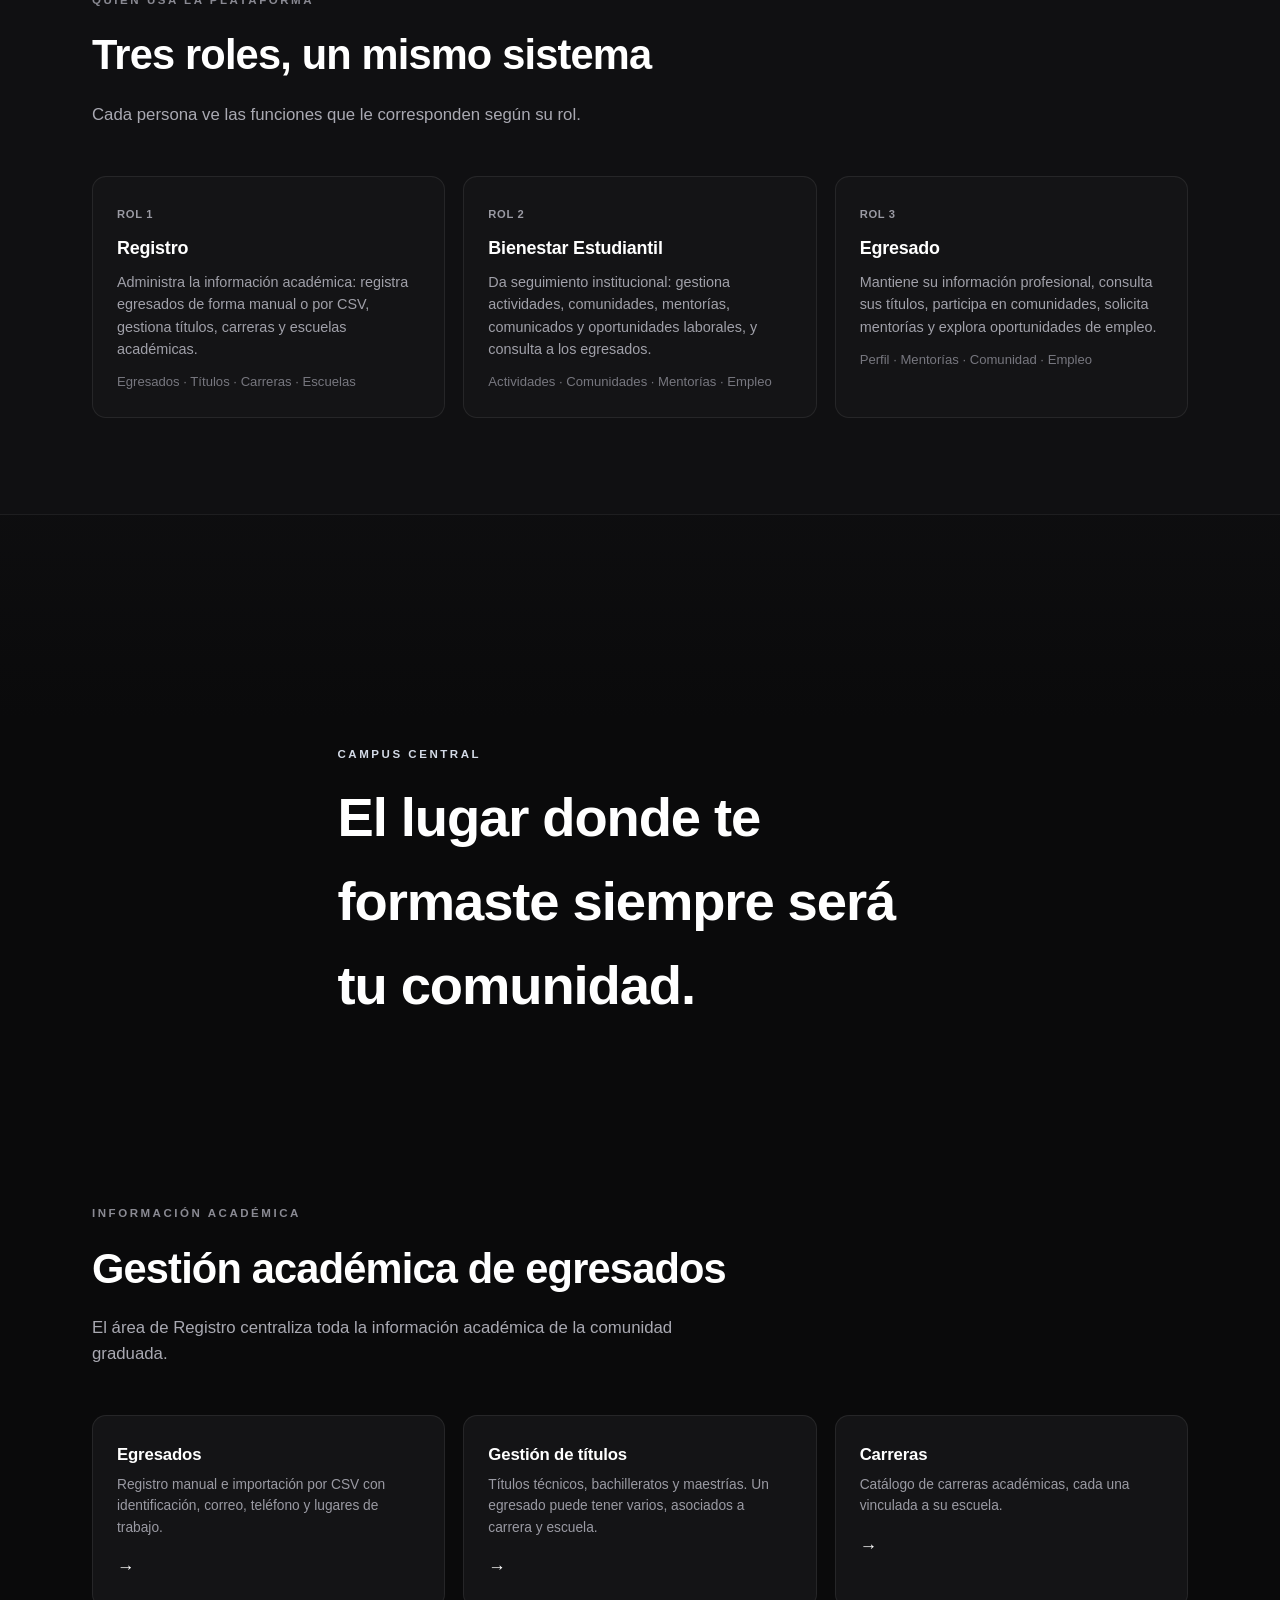
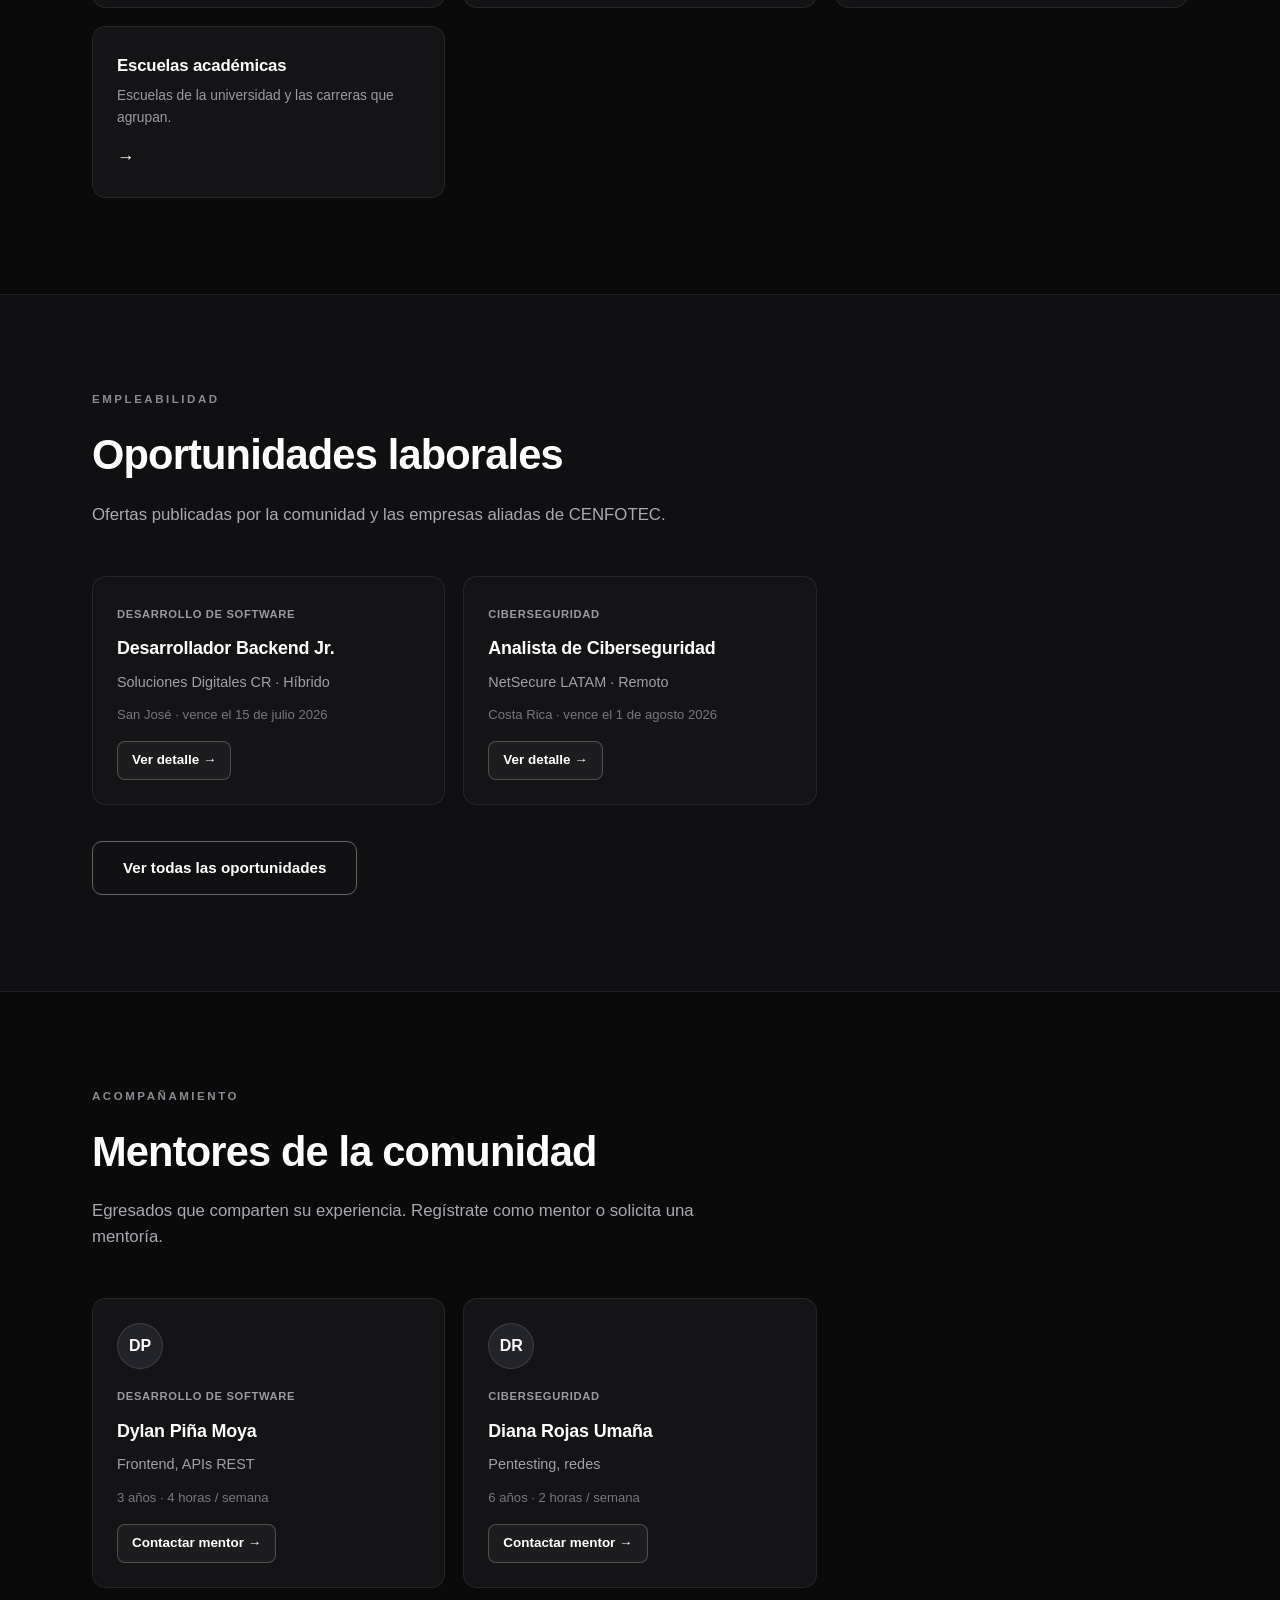
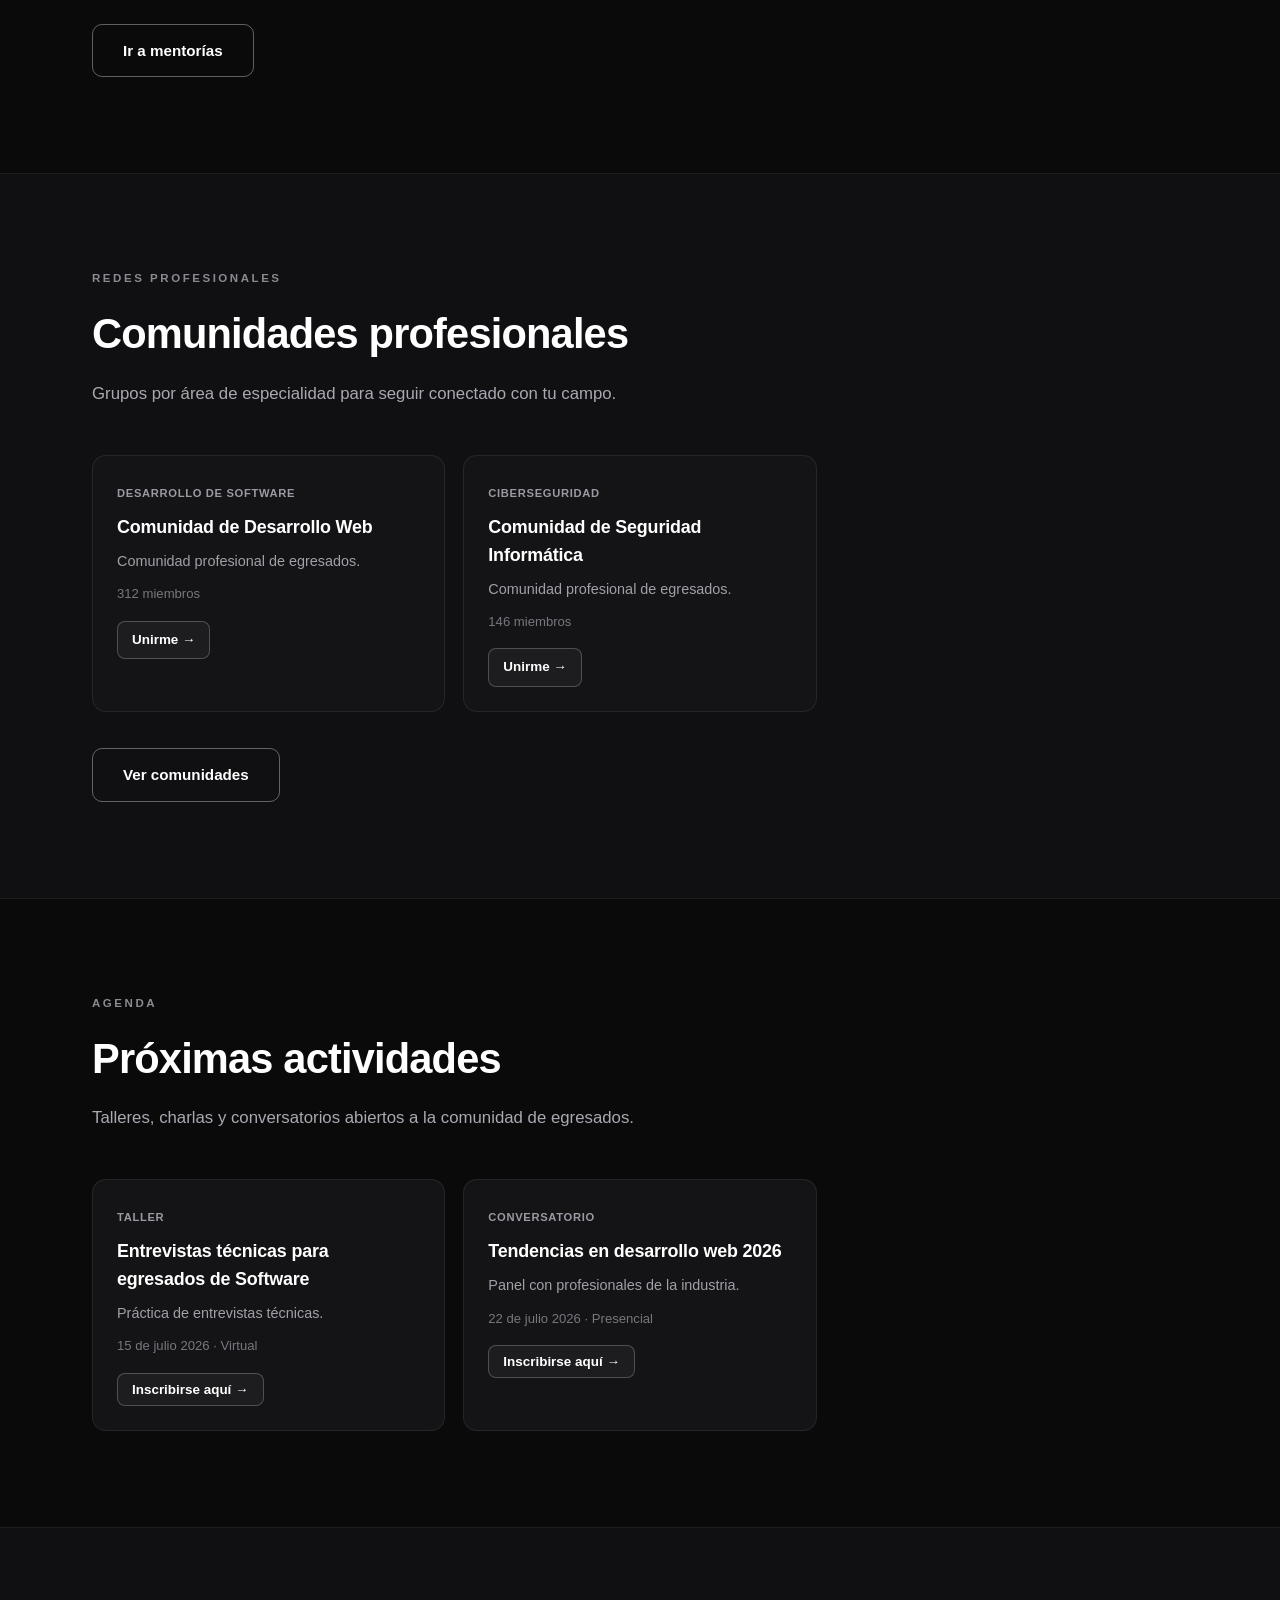
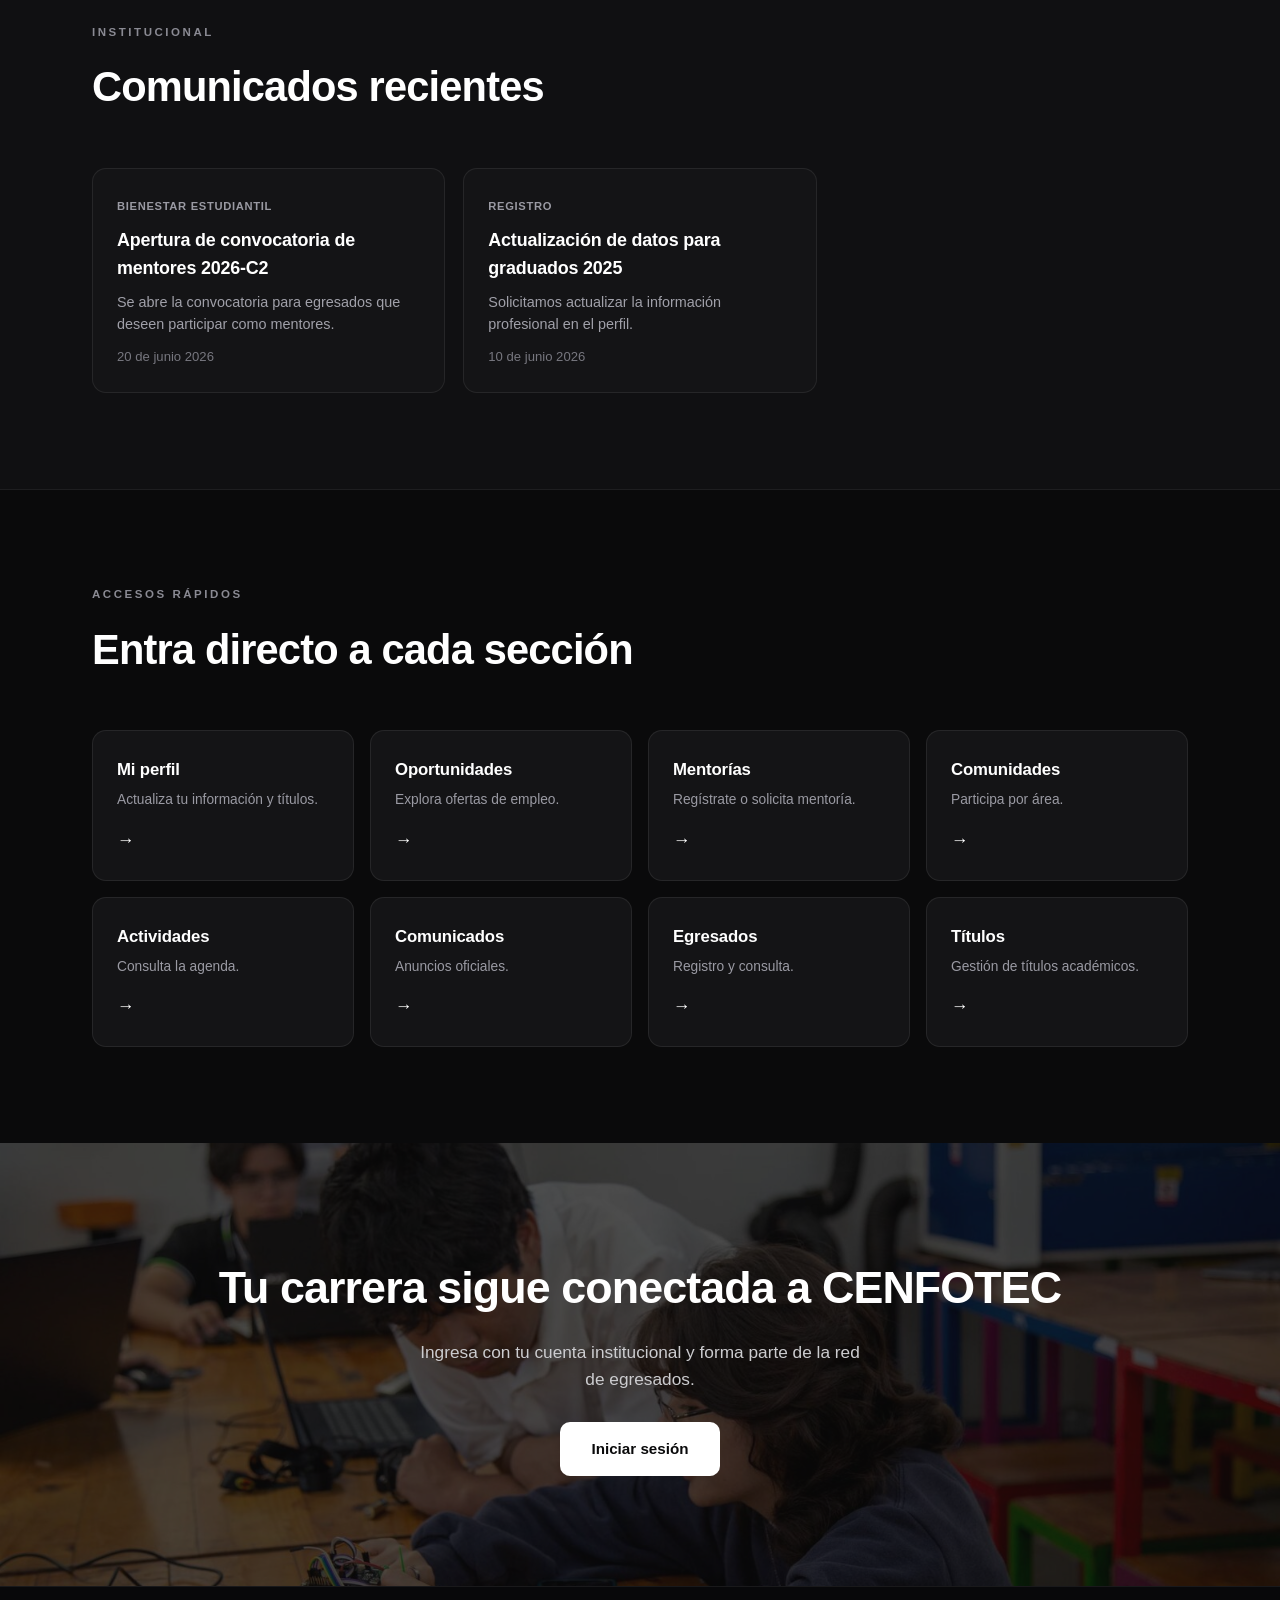
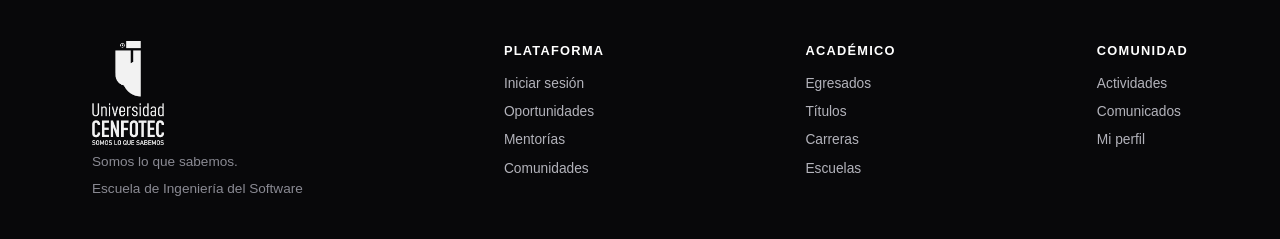
==== commit e010b3e2: "Ortografia: agrega tildes y acentos en textos y datos visibles" ====
--- a/index.html
+++ b/index.html
@@ -15,9 +15,9 @@
     </a>
     <nav class="lp-nav">
       <a href="#roles" class="lp-solo-desktop">Roles</a>
-      <a href="#academico" class="lp-solo-desktop">Gestion academica</a>
+      <a href="#academico" class="lp-solo-desktop">Gestión académica</a>
       <a href="#oportunidades" class="lp-solo-desktop">Oportunidades</a>
-      <a href="#mentorias" class="lp-solo-desktop">Mentorias</a>
+      <a href="#mentorias" class="lp-solo-desktop">Mentorías</a>
       <a href="#comunidad" class="lp-solo-desktop">Comunidad</a>
       <span id="lp-nav-sesion"></span>
     </nav>
@@ -27,8 +27,8 @@
   <section class="lp-hero" style="background-image:url('assets/img/campus-edificio.jpg')">
     <div class="lp-hero-inner">
       <p class="lp-eyebrow">Universidad CENFOTEC</p>
-      <h1>Segui siendo parte de lo que sabemos.</h1>
-      <p>La plataforma que conecta a las personas graduadas de CENFOTEC: oportunidades laborales, mentorias, comunidades profesionales y actividades para toda la vida.</p>
+      <h1>Seguí siendo parte de lo que sabemos.</h1>
+      <p>La plataforma que conecta a las personas graduadas de CENFOTEC: oportunidades laborales, mentorías, comunidades profesionales y actividades para toda la vida.</p>
       <div class="lp-acciones">
         <a href="login.html" class="lp-btn lp-btn-claro">Ingresar a mi cuenta</a>
         <a href="#academico" class="lp-btn lp-btn-linea">Conocer la plataforma</a>
@@ -42,9 +42,9 @@
       <div class="lp-split">
         <img src="assets/img/robot-cenfotec.jpg" alt="Proyecto robotico de estudiantes de CENFOTEC">
         <div>
-          <h2>Una comunidad que no termina en la graduacion</h2>
-          <p>El programa de egresados de la Universidad CENFOTEC mantiene el vinculo entre la institucion y sus graduados a traves de actualizacion profesional, mentorias, integracion y divulgacion de oportunidades laborales.</p>
-          <p>Todo esta en un mismo lugar: tu perfil profesional, las comunidades por area, las mentorias, las oportunidades de empleo y los comunicados oficiales.</p>
+          <h2>Una comunidad que no termina en la graduación</h2>
+          <p>El programa de egresados de la Universidad CENFOTEC mantiene el vínculo entre la institución y sus graduados a través de actualización profesional, mentorías, integración y divulgación de oportunidades laborales.</p>
+          <p>Todo está en un mismo lugar: tu perfil profesional, las comunidades por área, las mentorías, las oportunidades de empleo y los comunicados oficiales.</p>
           <div class="lp-acciones" style="margin-top:24px">
             <a href="login.html" class="lp-btn lp-btn-claro">Entrar a mi perfil</a>
           </div>
@@ -57,28 +57,28 @@
   <section class="lp-seccion lp-alt" id="roles">
     <div class="contenedor">
       <div class="lp-seccion-titulo">
-        <p class="lp-kicker">Quien usa la plataforma</p>
+        <p class="lp-kicker">Quién usa la plataforma</p>
         <h2>Tres roles, un mismo sistema</h2>
-        <p>Cada persona ve las funciones que le corresponden segun su rol.</p>
+        <p>Cada persona ve las funciones que le corresponden según su rol.</p>
       </div>
       <div class="lp-grid">
         <div class="lp-card">
           <span class="lp-tag">Rol 1</span>
           <h3>Registro</h3>
-          <p>Administra la informacion academica: registra egresados de forma manual o por CSV, gestiona titulos, carreras y escuelas academicas.</p>
-          <div class="lp-meta">Egresados &middot; Titulos &middot; Carreras &middot; Escuelas</div>
+          <p>Administra la información académica: registra egresados de forma manual o por CSV, gestiona títulos, carreras y escuelas académicas.</p>
+          <div class="lp-meta">Egresados &middot; Títulos &middot; Carreras &middot; Escuelas</div>
         </div>
         <div class="lp-card">
           <span class="lp-tag">Rol 2</span>
           <h3>Bienestar Estudiantil</h3>
-          <p>Da seguimiento institucional: gestiona actividades, comunidades, mentorias, comunicados y oportunidades laborales, y consulta a los egresados.</p>
-          <div class="lp-meta">Actividades &middot; Comunidades &middot; Mentorias &middot; Empleo</div>
+          <p>Da seguimiento institucional: gestiona actividades, comunidades, mentorías, comunicados y oportunidades laborales, y consulta a los egresados.</p>
+          <div class="lp-meta">Actividades &middot; Comunidades &middot; Mentorías &middot; Empleo</div>
         </div>
         <div class="lp-card">
           <span class="lp-tag">Rol 3</span>
           <h3>Egresado</h3>
-          <p>Mantiene su informacion profesional, consulta sus titulos, participa en comunidades, solicita mentorias y explora oportunidades de empleo.</p>
-          <div class="lp-meta">Perfil &middot; Mentorias &middot; Comunidad &middot; Empleo</div>
+          <p>Mantiene su información profesional, consulta sus títulos, participa en comunidades, solicita mentorías y explora oportunidades de empleo.</p>
+          <div class="lp-meta">Perfil &middot; Mentorías &middot; Comunidad &middot; Empleo</div>
         </div>
       </div>
     </div>
@@ -88,7 +88,7 @@
   <section class="lp-banner" style="background-image:url('assets/img/campus-student-center.jpg')">
     <div class="contenedor">
       <p class="lp-kicker">Campus Central</p>
-      <h2>El lugar donde te formaste siempre sera tu comunidad.</h2>
+      <h2>El lugar donde te formaste siempre será tu comunidad.</h2>
     </div>
   </section>
 
@@ -96,28 +96,28 @@
   <section class="lp-seccion" id="academico">
     <div class="contenedor">
       <div class="lp-seccion-titulo">
-        <p class="lp-kicker">Informacion academica</p>
-        <h2>Gestion academica de egresados</h2>
-        <p>El area de Registro centraliza toda la informacion academica de la comunidad graduada.</p>
+        <p class="lp-kicker">Información académica</p>
+        <h2>Gestión académica de egresados</h2>
+        <p>El área de Registro centraliza toda la información académica de la comunidad graduada.</p>
       </div>
       <div class="lp-grid">
         <a href="egresados.html" class="lp-tile">
           <h3>Egresados</h3>
-          <p>Registro manual e importacion por CSV con identificacion, correo, telefono y lugares de trabajo.</p>
+          <p>Registro manual e importación por CSV con identificación, correo, teléfono y lugares de trabajo.</p>
           <div class="lp-flecha">&rarr;</div>
         </a>
         <a href="titulos.html" class="lp-tile">
-          <h3>Gestion de titulos</h3>
-          <p>Titulos tecnicos, bachilleratos y maestrias. Un egresado puede tener varios, asociados a carrera y escuela.</p>
+          <h3>Gestión de títulos</h3>
+          <p>Títulos técnicos, bachilleratos y maestrías. Un egresado puede tener varios, asociados a carrera y escuela.</p>
           <div class="lp-flecha">&rarr;</div>
         </a>
         <a href="carreras.html" class="lp-tile">
           <h3>Carreras</h3>
-          <p>Catalogo de carreras academicas, cada una vinculada a su escuela.</p>
+          <p>Catálogo de carreras académicas, cada una vinculada a su escuela.</p>
           <div class="lp-flecha">&rarr;</div>
         </a>
         <a href="escuelas.html" class="lp-tile">
-          <h3>Escuelas academicas</h3>
+          <h3>Escuelas académicas</h3>
           <p>Escuelas de la universidad y las carreras que agrupan.</p>
           <div class="lp-flecha">&rarr;</div>
         </a>
@@ -144,13 +144,13 @@
   <section class="lp-seccion" id="mentorias">
     <div class="contenedor">
       <div class="lp-seccion-titulo">
-        <p class="lp-kicker">Acompanamiento</p>
+        <p class="lp-kicker">Acompañamiento</p>
         <h2>Mentores de la comunidad</h2>
-        <p>Egresados que comparten su experiencia. Registrate como mentor o solicita una mentoria.</p>
+        <p>Egresados que comparten su experiencia. Regístrate como mentor o solicita una mentoría.</p>
       </div>
       <div class="lp-grid" id="lp-mentores"></div>
       <div class="lp-acciones" style="margin-top:36px">
-        <a href="mentorias.html" class="lp-btn lp-btn-linea">Ir a mentorias</a>
+        <a href="mentorias.html" class="lp-btn lp-btn-linea">Ir a mentorías</a>
       </div>
     </div>
   </section>
@@ -161,7 +161,7 @@
       <div class="lp-seccion-titulo">
         <p class="lp-kicker">Redes profesionales</p>
         <h2>Comunidades profesionales</h2>
-        <p>Grupos por area de especialidad para seguir conectado con tu campo.</p>
+        <p>Grupos por área de especialidad para seguir conectado con tu campo.</p>
       </div>
       <div class="lp-grid" id="lp-comunidades"></div>
       <div class="lp-acciones" style="margin-top:36px">
@@ -175,7 +175,7 @@
     <div class="contenedor">
       <div class="lp-seccion-titulo">
         <p class="lp-kicker">Agenda</p>
-        <h2>Proximas actividades</h2>
+        <h2>Próximas actividades</h2>
         <p>Talleres, charlas y conversatorios abiertos a la comunidad de egresados.</p>
       </div>
       <div class="lp-grid" id="lp-actividades"></div>
@@ -197,18 +197,18 @@
   <section class="lp-seccion" id="accesos">
     <div class="contenedor">
       <div class="lp-seccion-titulo">
-        <p class="lp-kicker">Accesos rapidos</p>
-        <h2>Entra directo a cada seccion</h2>
+        <p class="lp-kicker">Accesos rápidos</p>
+        <h2>Entra directo a cada sección</h2>
       </div>
       <div class="lp-tiles">
-        <a href="perfil.html" class="lp-tile"><h3>Mi perfil</h3><p>Actualiza tu informacion y titulos.</p><div class="lp-flecha">&rarr;</div></a>
+        <a href="perfil.html" class="lp-tile"><h3>Mi perfil</h3><p>Actualiza tu información y títulos.</p><div class="lp-flecha">&rarr;</div></a>
         <a href="oportunidades.html" class="lp-tile"><h3>Oportunidades</h3><p>Explora ofertas de empleo.</p><div class="lp-flecha">&rarr;</div></a>
-        <a href="mentorias.html" class="lp-tile"><h3>Mentorias</h3><p>Registrate o solicita mentoria.</p><div class="lp-flecha">&rarr;</div></a>
-        <a href="comunidades.html" class="lp-tile"><h3>Comunidades</h3><p>Participa por area.</p><div class="lp-flecha">&rarr;</div></a>
+        <a href="mentorias.html" class="lp-tile"><h3>Mentorías</h3><p>Regístrate o solicita mentoría.</p><div class="lp-flecha">&rarr;</div></a>
+        <a href="comunidades.html" class="lp-tile"><h3>Comunidades</h3><p>Participa por área.</p><div class="lp-flecha">&rarr;</div></a>
         <a href="actividades.html" class="lp-tile"><h3>Actividades</h3><p>Consulta la agenda.</p><div class="lp-flecha">&rarr;</div></a>
         <a href="comunicados.html" class="lp-tile"><h3>Comunicados</h3><p>Anuncios oficiales.</p><div class="lp-flecha">&rarr;</div></a>
         <a href="egresados.html" class="lp-tile"><h3>Egresados</h3><p>Registro y consulta.</p><div class="lp-flecha">&rarr;</div></a>
-        <a href="titulos.html" class="lp-tile"><h3>Titulos</h3><p>Gestion de titulos academicos.</p><div class="lp-flecha">&rarr;</div></a>
+        <a href="titulos.html" class="lp-tile"><h3>Títulos</h3><p>Gestión de títulos académicos.</p><div class="lp-flecha">&rarr;</div></a>
       </div>
     </div>
   </section>
@@ -219,7 +219,7 @@
       <h2>Tu carrera sigue conectada a CENFOTEC</h2>
       <p>Ingresa con tu cuenta institucional y forma parte de la red de egresados.</p>
       <div class="lp-acciones" style="justify-content:center">
-        <a href="login.html" class="lp-btn lp-btn-claro">Iniciar sesion</a>
+        <a href="login.html" class="lp-btn lp-btn-claro">Iniciar sesión</a>
       </div>
     </div>
   </section>
@@ -230,19 +230,19 @@
       <div class="lp-fcol">
         <img src="assets/img/logo-mono-blanco.png" alt="Universidad CENFOTEC">
         <p>Somos lo que sabemos.</p>
-        <p>Escuela de Ingenieria del Software</p>
+        <p>Escuela de Ingeniería del Software</p>
       </div>
       <div class="lp-fcol lp-links">
         <h4>Plataforma</h4>
-        <a href="login.html">Iniciar sesion</a>
+        <a href="login.html">Iniciar sesión</a>
         <a href="oportunidades.html">Oportunidades</a>
-        <a href="mentorias.html">Mentorias</a>
+        <a href="mentorias.html">Mentorías</a>
         <a href="comunidades.html">Comunidades</a>
       </div>
       <div class="lp-fcol lp-links">
-        <h4>Academico</h4>
+        <h4>Académico</h4>
         <a href="egresados.html">Egresados</a>
-        <a href="titulos.html">Titulos</a>
+        <a href="titulos.html">Títulos</a>
         <a href="carreras.html">Carreras</a>
         <a href="escuelas.html">Escuelas</a>
       </div>
--- a/css/styles.css
+++ b/css/styles.css
@@ -323,11 +323,11 @@
 .lp-banner {
   position: relative; min-height: 66vh; display: flex; align-items: flex-end;
   background-size: cover; background-position: center; background-attachment: fixed;
-  border-top: 1px solid rgba(255,255,255,.06); border-bottom: 1px solid rgba(255,255,255,.06);
+  background-color: #0a0a0b;
 }
 .lp-banner::after {
   content: ""; position: absolute; inset: 0;
-  background: linear-gradient(180deg, rgba(10,10,11,.20) 0%, rgba(10,10,11,.12) 45%, rgba(10,10,11,.88) 100%);
+  background: linear-gradient(180deg, rgba(16,16,18,.60) 0%, rgba(10,10,11,.20) 34%, rgba(10,10,11,.80) 82%, #0a0a0b 100%);
 }
 .lp-banner .contenedor { position: relative; z-index: 2; padding-top: 80px; padding-bottom: 80px; }
 .lp-banner .lp-kicker { color: #d3dae6; text-transform: uppercase; letter-spacing: .22em; font-size: 0.72rem; font-weight: 600; }
@@ -354,10 +354,11 @@
 .lp-card.clickable { cursor: pointer; }
 .lp-card-accion {
   display: inline-flex; align-items: center; gap: 6px; margin-top: 16px;
-  font-size: 0.84rem; font-weight: 600; color: #fff;
+  font-size: 0.84rem; font-weight: 600; color: #fff; font-family: inherit;
   padding: 8px 14px; border: 1px solid rgba(255,255,255,.22); border-radius: 8px;
-  background: rgba(255,255,255,.04); transition: all .15s ease;
-}
+  background: rgba(255,255,255,.04); transition: all .15s ease; cursor: pointer;
+}
+.lp-card-accion:hover { border-color: rgba(255,255,255,.5); background: rgba(255,255,255,.10); }
 .lp-card:hover .lp-card-accion { border-color: rgba(255,255,255,.5); background: rgba(255,255,255,.10); }
 .lp-avatar {
   width: 46px; height: 46px; border-radius: 50%; background: #23232a; color: #fff;
